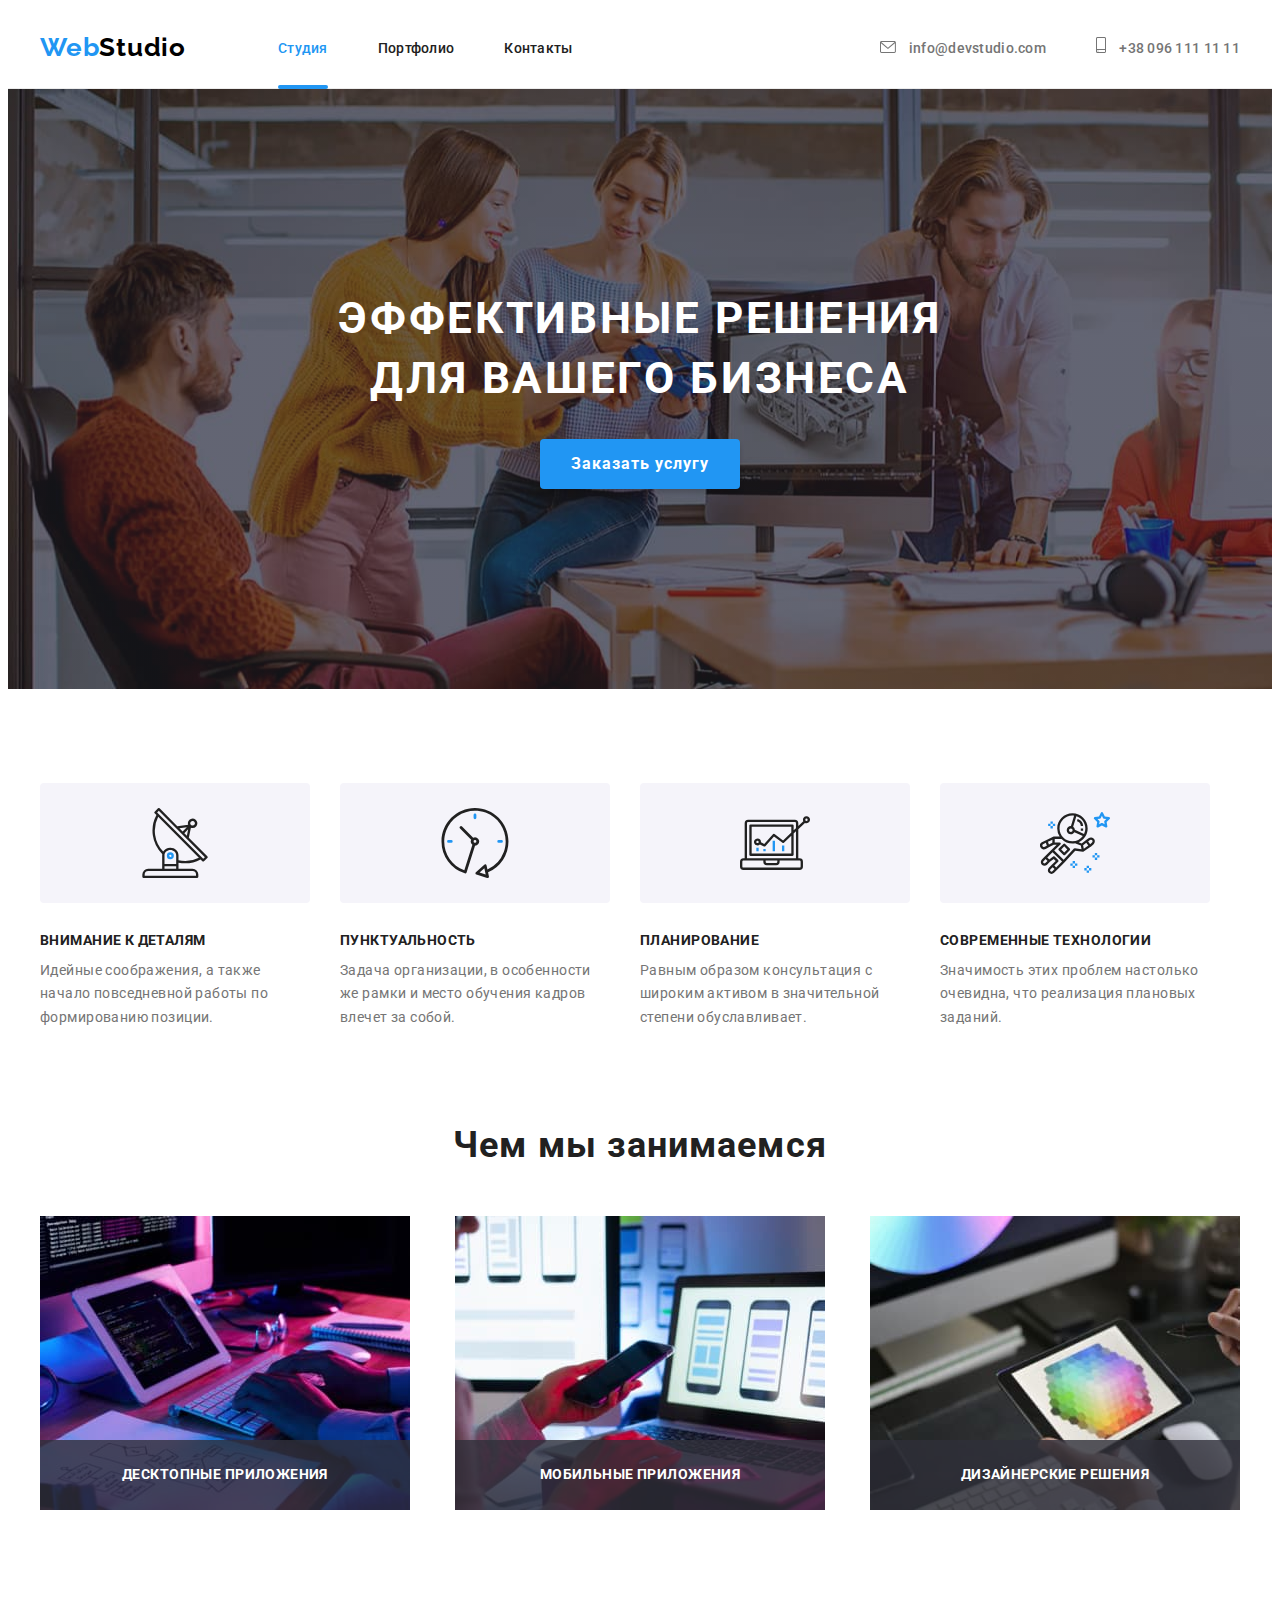
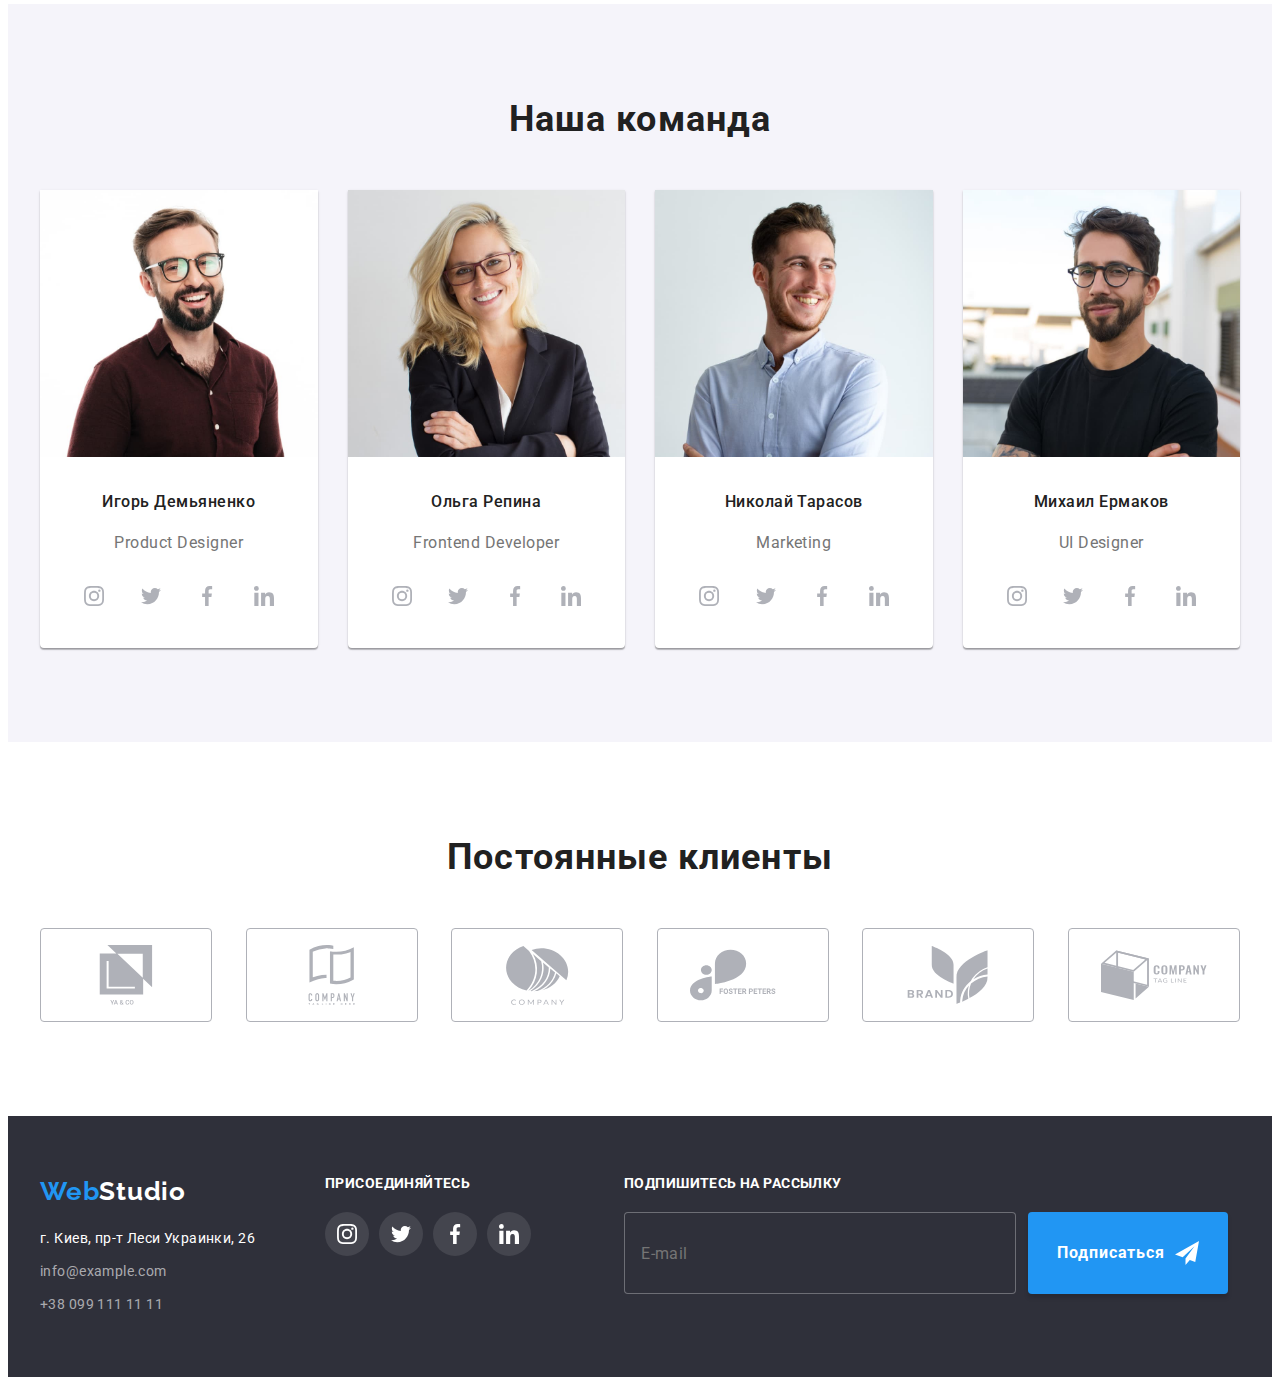
==== index.html @ e329d2fa "finish" ====
<!DOCTYPE html>
<html lang="ru">
  <head>
    <meta charset="UTF-8" />
    <meta http-equiv="X-UA-Compatible" content="IE=edge" />
    <meta name="viewport" content="width=device-width, initial-scale=1.0" />
    <title>WebStudio</title>
    <link rel="preconnect" href="https://fonts.googleapis.com" />
    <link rel="preconnect" href="https://fonts.gstatic.com" crossorigin />
    <link
      href="https://fonts.googleapis.com/css2?family=Raleway:wght@700&family=Roboto:wght@400;500;700;900&display=swap"
      rel="stylesheet"
    />
    <link
      rel="stylesheet"
      href="https://cdnjs.cloudflare.com/ajax/libs/modern-normalize/1.1.0/modern-normalize.min.css"
      integrity="sha512-wpPYUAdjBVSE4KJnH1VR1HeZfpl1ub8YT/NKx4PuQ5NmX2tKuGu6U/JRp5y+Y8XG2tV+wKQpNHVUX03MfMFn9Q=="
      crossorigin="anonymous"
      referrerpolicy="no-referrer"
    />
    <link rel="stylesheet" href="./css/style.css" />
  </head>
  <body>
    <!--шапка-->
    <header class="header">
      <div class="container header-container">
        <nav class="navigation">
          <a class="logo link" href="./index.html"><span class="web-logo">Web</span>Studio </a>

          <ul class="nav-list list">
            <li class="nav-list-item">
              <a class="nav-list-link link current" href="./index.html">Студия</a>
            </li>
            <li class="nav-list-item">
              <a class="nav-list-link link" href="./portfolio.html">Портфолио</a>
            </li>
            <li class="nav-list-item"><a class="nav-list-link link" href="">Контакты</a></li>
          </ul>
        </nav>

        <ul class="header-mail-tel list">
          <li class="header-mail">
            <a class="mail-devstudio link" href="mailto:info@devstudio.com"
              ><svg class="header-mail-icon" width="16" height="12">
                <use href="./imeges/sprite.svg#icon-envelope"></use>
              </svg>
              info@devstudio.com</a
            >
          </li>
          <li class="header-tel">
            <a class="contact-number link" href="tel:+380961111111"
              ><svg class="header-tel-icon" width="10" height="16">
                <use href="./imeges/sprite.svg#icon-smartphone"></use>
              </svg>
              +38 096 111 11 11</a
            >
          </li>
        </ul>
      </div>
    </header>
    <main>
      <!--Первая секция с заголовком-->
      <section class="hero-section section">
        <div class="container hero-btn-wrapper">
          <h1 class="hero">Эффективные решения для вашего бизнеса</h1>
          <button class="btn-order" type="button" data-modal-open>Заказать услугу</button>
        </div>
      </section>
      <!--Особенности-->
      <section class="features-section section">
        <div class="container">
          <h2 class="visually-hidden">преимущества</h2>
          <ul class="features-list list">
            <li class="features-item">
              <div class="features-wrapper-item">
                <svg class="features-icon" width="70" height="70">
                  <use href="./imeges/sprite.svg#icon-antenna-1"></use>
                </svg>
              </div>
              <h3 class="features-title">Внимание к деталям</h3>
              <p class="features-text">
                Идейные соображения, а также начало повседневной работы по формированию позиции.
              </p>
            </li>
            <li class="features-item">
              <div class="features-wrapper-item">
                <svg class="features-icon" width="70" height="70">
                  <use href="./imeges/sprite.svg#icon-clock-1"></use>
                </svg>
              </div>
              <h3 class="features-title">Пунктуальность</h3>
              <p class="features-text">
                Задача организации, в особенности же рамки и место обучения кадров влечет за собой.
              </p>
            </li>
            <li class="features-item">
              <div class="features-wrapper-item">
                <svg class="features-icon" width="70" height="70">
                  <use href="./imeges/sprite.svg#icon-diagram-1"></use>
                </svg>
              </div>
              <h3 class="features-title">Планирование</h3>
              <p class="features-text">
                Равным образом консультация с широким активом в значительной степени обуславливает.
              </p>
            </li>
            <li class="features-item">
              <div class="features-wrapper-item">
                <svg class="features-icon" width="70" height="70">
                  <use href="./imeges/sprite.svg#icon-astronaut-1"></use>
                </svg>
              </div>
              <h3 class="features-title">Современные технологии</h3>
              <p class="features-text">
                Значимость этих проблем настолько очевидна, что реализация плановых заданий.
              </p>
            </li>
          </ul>
        </div>
      </section>
      <!--Чем мы занимаемся-->
      <section class="work-examples-section">
        <div class="container">
          <h2 class="work-examples-title">Чем мы занимаемся</h2>
          <ul class="work-examples-list list">
            <li class="work-examples-item">
              <div class="work-examples-wrapper">
                <img src="./imeges/box-1.jpg" alt="Разработка" width="370" height="294" />
                <p class="work-examples-text">Десктопные приложения</p>
              </div>
            </li>
            <li class="work-examples-item">
              <div class="work-examples-wrapper">
                <img src="./imeges/box-2.jpg" alt="Мобильное приложение" width="370" height="294" />
                <p class="work-examples-text">Мобильные приложения</p>
              </div>
            </li>
            <li class="work-examples-item">
              <div class="work-examples-wrapper">
                <img src="./imeges/box-3.jpg" alt="Результат" width="370" height="294" />
                <p class="work-examples-text">Дизайнерские решения</p>
              </div>
            </li>
          </ul>
        </div>
      </section>
      <!--Команда-->
      <section class="team-section section">
        <div class="container">
          <h2 class="team-title">Наша команда</h2>
          <ul class="team-list list">
            <li class="team-item">
              <img src="./imeges/img.jpg" alt="Игорь Демьяненко" width="270" height="260" />
              <div class="workers-content-wrapper">
                <h3 class="name-member">Игорь Демьяненко</h3>
                <p class="position">Product Designer</p>
                <ul class="social-list list">
                  <li class="social-list-item">
                    <a class="social-list-link" href="">
                      <svg class="social-list-icon" width="20" height="20">
                        <use href="./imeges/sprite.svg#icon-instagram-2"></use>
                      </svg>
                    </a>
                  </li>
                  <li class="social-list-item">
                    <a class="social-list-link" href="">
                      <svg class="social-list-icon" width="20" height="20">
                        <use href="./imeges/sprite.svg#icon-twitter-1"></use>
                      </svg>
                    </a>
                  </li>
                  <li class="social-list-item">
                    <a class="social-list-link" href="">
                      <svg class="social-list-icon" width="20" height="20">
                        <use href="./imeges/sprite.svg#icon-facebook-1"></use>
                      </svg>
                    </a>
                  </li>
                  <li class="social-list-item">
                    <a class="social-list-link" href="">
                      <svg class="social-list-icon" width="20" height="20">
                        <use href="./imeges/sprite.svg#icon-linkedin-1"></use>
                      </svg>
                    </a>
                  </li>
                </ul>
              </div>
            </li>

            <li class="team-item">
              <img src="./imeges/img-1.jpg" alt="Ольга Репина" width="270" height="260" />
              <div class="workers-content-wrapper">
                <h3 class="name-member">Ольга Репина</h3>
                <p class="position">Frontend Developer</p>
                <ul class="social-list list">
                  <li class="social-list-item">
                    <a class="social-list-link" href="">
                      <svg class="social-list-icon" width="20" height="20">
                        <use href="./imeges/sprite.svg#icon-instagram-2"></use>
                      </svg>
                    </a>
                  </li>
                  <li class="social-list-item">
                    <a class="social-list-link" href="">
                      <svg class="social-list-icon" width="20" height="20">
                        <use href="./imeges/sprite.svg#icon-twitter-1"></use>
                      </svg>
                    </a>
                  </li>
                  <li class="social-list-item">
                    <a class="social-list-link" href="">
                      <svg class="social-list-icon" width="20" height="20">
                        <use href="./imeges/sprite.svg#icon-facebook-1"></use>
                      </svg>
                    </a>
                  </li>
                  <li class="social-list-item">
                    <a class="social-list-link" href="">
                      <svg class="social-list-icon" width="20" height="20">
                        <use href="./imeges/sprite.svg#icon-linkedin-1"></use>
                      </svg>
                    </a>
                  </li>
                </ul>
              </div>
            </li>
            <li class="team-item">
              <img src="./imeges/img-2.jpg" alt="Николай Тарасов" width="270" height="260" />
              <div class="workers-content-wrapper">
                <h3 class="name-member">Николай Тарасов</h3>
                <p class="position">Marketing</p>
                <ul class="social-list list">
                  <li class="social-list-item">
                    <a class="social-list-link" href="">
                      <svg class="social-list-icon" width="20" height="20">
                        <use href="./imeges/sprite.svg#icon-instagram-2"></use>
                      </svg>
                    </a>
                  </li>
                  <li class="social-list-item">
                    <a class="social-list-link" href="">
                      <svg class="social-list-icon" width="20" height="20">
                        <use href="./imeges/sprite.svg#icon-twitter-1"></use>
                      </svg>
                    </a>
                  </li>
                  <li class="social-list-item">
                    <a class="social-list-link" href="">
                      <svg class="social-list-icon" width="20" height="20">
                        <use href="./imeges/sprite.svg#icon-facebook-1"></use>
                      </svg>
                    </a>
                  </li>
                  <li class="social-list-item">
                    <a class="social-list-link" href="">
                      <svg class="social-list-icon" width="20" height="20">
                        <use href="./imeges/sprite.svg#icon-linkedin-1"></use>
                      </svg>
                    </a>
                  </li>
                </ul>
              </div>
            </li>
            <li class="team-item">
              <img src="./imeges/img-3.jpg" alt="Михаил Ермаков" width="270" height="260" />
              <div class="workers-content-wrapper">
                <h3 class="name-member">Михаил Ермаков</h3>
                <p class="position">UI Designer</p>
                <ul class="social-list list">
                  <li class="social-list-item">
                    <a class="social-list-link" href="">
                      <svg class="social-list-icon" width="20" height="20">
                        <use href="./imeges/sprite.svg#icon-instagram-2"></use>
                      </svg>
                    </a>
                  </li>
                  <li class="social-list-item">
                    <a class="social-list-link" href="">
                      <svg class="social-list-icon" width="20" height="20">
                        <use href="./imeges/sprite.svg#icon-twitter-1"></use>
                      </svg>
                    </a>
                  </li>
                  <li class="social-list-item">
                    <a class="social-list-link" href="">
                      <svg class="social-list-icon" width="20" height="20">
                        <use href="./imeges/sprite.svg#icon-facebook-1"></use>
                      </svg>
                    </a>
                  </li>
                  <li class="social-list-item">
                    <a class="social-list-link" href="">
                      <svg class="social-list-icon" width="20" height="20">
                        <use href="./imeges/sprite.svg#icon-linkedin-1"></use>
                      </svg>
                    </a>
                  </li>
                </ul>
              </div>
            </li>
          </ul>
        </div>
      </section>
      <!-- Постоянные клиенты -->
      <section class="clients-section section">
        <div class="container">
          <h2 class="clients-title">Постоянные клиенты</h2>
          <ul class="client-list list">
            <li class="client-list-item">
              <a class="client-list-link" href=""
                ><svg class="client-icon" width="106" height="60">
                  <use href="./imeges/sprite.svg#icon-client-1"></use>
                </svg>
              </a>
            </li>
            <li class="client-list-item">
              <a class="client-list-link" href=""
                ><svg class="client-icon" width="106" height="60">
                  <use href="./imeges/sprite.svg#icon-client-2"></use>
                </svg>
              </a>
            </li>
            <li class="client-list-item">
              <a class="client-list-link" href=""
                ><svg class="client-icon" width="106" height="60">
                  <use href="./imeges/sprite.svg#icon-client-3"></use>
                </svg>
              </a>
            </li>
            <li class="client-list-item">
              <a class="client-list-link" href=""
                ><svg class="client-icon" width="106" height="60">
                  <use href="./imeges/sprite.svg#icon-client-4"></use>
                </svg>
              </a>
            </li>
            <li class="client-list-item">
              <a class="client-list-link" href=""
                ><svg class="client-icon" width="106" height="60">
                  <use href="./imeges/sprite.svg#icon-client-5"></use>
                </svg>
              </a>
            </li>
            <li class="client-list-item">
              <a class="client-list-link" href=""
                ><svg class="client-icon" width="106" height="60">
                  <use href="./imeges/sprite.svg#icon-client-6"></use>
                </svg>
              </a>
            </li>
          </ul>
        </div>
      </section>
    </main>
    <!--Footer-->
    <footer class="footer">
      <div class="footer-content-wrapper container">
        <div class="footer-text">
          <a class="footer-logo link" href="./index.html"
            ><span class="web-logo">Web</span>Studio</a
          >
          <address class="footer-address">
            <ul class="footer-list list">
              <li class="footer-item">
                <a
                  class="footer-address link"
                  href="https://goo.gl/maps/ELUftvZESQGnUjL59"
                  target="_blank"
                  >г. Киев, пр-т Леси Украинки, 26</a
                >
              </li>
              <li class="footer-item">
                <a class="footer-mail link" href="mailto:info@devstudio.com">info@example.com</a>
              </li>
              <li class="footer-item">
                <a class="footer-tel link" href="tel:+380991111111">+38 099 111 11 11</a>
              </li>
            </ul>
          </address>
        </div>
        <div class="footer-social">
          <p class="footer-list-title">присоединяйтесь</p>
          <ul class="footer-social-list list">
            <li class="footer-social-item">
              <a class="footer-social-link" href="">
                <svg class="footer-social-icon" width="20" height="20">
                  <use href="./imeges/sprite.svg#icon-instagram-2"></use>
                </svg>
              </a>
            </li>
            <li class="footer-social-item">
              <a class="footer-social-link" href="">
                <svg class="footer-social-icon" width="20" height="20">
                  <use href="./imeges/sprite.svg#icon-twitter-1"></use>
                </svg>
              </a>
            </li>
            <li class="footer-social-item">
              <a class="footer-social-link" href="">
                <svg class="footer-social-icon" width="20" height="20">
                  <use href="./imeges/sprite.svg#icon-facebook-1"></use>
                </svg>
              </a>
            </li>
            <li class="footer-social-item">
              <a class="footer-social-link" href="">
                <svg class="footer-social-icon" width="20" height="20">
                  <use href="./imeges/sprite.svg#icon-linkedin-1"></use>
                </svg>
              </a>
            </li>
          </ul>
        </div>

        <div class="wrapper-footer-form">
          <p class="footer-list-title">Подпишитесь на рассылку</p>
          <form class="form-footer">
            <input class="input-footer" type="email" name="email" id="" placeholder="E-mail" />

            <button class="footer-button" type="submit">
              Подписаться
              <svg class="footer-button-icon" width="24" height="24">
                <use href="./imeges/sprite.svg#icon-icon-send"></use>
              </svg>
            </button>
          </form>
        </div>
      </div>
    </footer>
    <div class="backdrop is-hidden" data-modal>
      <div class="modal">
        <form class="form-modal">
          <b class="modal-title">Оставьте свои данные, мы вам перезвоним</b>
          <div class="form-filed">
            <span class="input-name">Имя</span>
            <label class="label" for="name">
              <input class="input-modal" type="text" name="name" id="name" />
              <svg class="input-icon" width="18" height="18">
                <use href="./imeges/sprite.svg#icon-person"></use>
              </svg>
            </label>
          </div>

          <div class="form-filed">
            <span class="input-name">Телефон </span>
            <label class="label" for="tel">
              <input class="input-modal" type="tel" name="tel" id="tel" />
              <svg class="input-icon" width="18" height="18">
                <use href="./imeges/sprite.svg#icon-phone"></use>
              </svg>
            </label>
          </div>
          <div class="form-filed">
            <span class="input-name">Почта</span>
            <label class="label" for="email">
              <input class="input-modal" type="email" name="email" id="email" />
              <svg class="input-icon" width="18" height="18">
                <use href="./imeges/sprite.svg#icon-email"></use>
              </svg>
            </label>
          </div>

          <div class="form-filed">
            <span class="input-name">Комментарий</span>
            <label class="label">
              <textarea
                class="textarea-modal"
                name="comment"
                cols="30"
                rows="8"
                placeholder="Введите текст"
              ></textarea>
            </label>
          </div>

          <div class="form-filed-argeement">
            <label class="agreement">
              <input class="checkbox" type="checkbox" name="agreement" value="agreement" />
              <span class="checkbox-icon"></span>
              Соглашаюсь с рассылкой и принимаю
              <a class="modal-agreement-link" href=""> Условия договора</a>
            </label>
          </div>

          <button class="btn-modal-submit" type="submit">Отправить</button>
        </form>
        <button class="modal-close" data-modal-close>
          <svg width="18" height="18">
            <use class="modal-close-icon" href="./imeges/sprite.svg#icon-close"></use>
          </svg>
        </button>
      </div>
    </div>
    <script src="./js/modal.js"></script>
  </body>
</html>
---- css/style.css ----
:root {
  --primary-font-family: Roboto, sans-serif;
  --primary-text-color: #212121;
  --secondary-text-color: #757575;
  --primary-text-color-dark-theme: #ffffff;
  --secondary-text-color-dark-theme: rgba(255, 255, 255, 0.6);
  --color-icon-primary: #afb1b8;
  --hover-color: #2196f3;
}
body {
  position: relative;
  max-width: 1600px;
  font-family: var(--primary-font-family);
  color: var(--primary-text-color);
}

h1,
h2,
h3,
h4,
p {
  margin-top: 0;
  margin-bottom: 0;
}

ul {
  margin-top: 0;
  margin-bottom: 0;
  padding-left: 0;
}

img {
  display: block;
  width: 100%;
  height: auto;
}

.list,
.list-btn,
.list-portfolio {
  list-style: none;
}

.link {
  text-decoration: none;
}

.container {
  width: 1200px;
  padding-left: 15px;
  padding-right: 15px;
  margin-left: auto;
  margin-right: auto;
}

.section {
  padding-top: 94px;
  padding-bottom: 94px;
}

.visually-hidden {
  position: absolute;
  width: 1px;
  height: 1px;
  margin: -1px;
  padding: 0;
  overflow: hidden;
  border: 0;
  clip: rect(0 0 0 0);
}

/* ======= HEADER ======= */

.header {
  padding-top: 24px;
  padding-bottom: 25px;
  border-bottom: 1px solid #ececec;
}

.header-container {
  display: flex;
  align-items: center;
  justify-content: space-between;
}

.navigation {
  display: flex;
  align-items: center;
}

.nav-list {
  display: flex;
  align-items: center;
}

.header-mail-tel {
  display: flex;
  align-items: center;
}

.logo {
  margin-right: 92px;
}

.nav-list-item:not(:last-child) {
  margin-right: 50px;
}

.mail-devstudio {
  margin-right: 50px;
}

.web-logo {
  color: #2196f3;
}
.logo {
  font-family: Raleway;
  font-style: normal;
  font-weight: bold;
  font-size: 26px;
  line-height: 1.19;
  letter-spacing: 0.03em;

  color: #000000;
}
.nav-list-link {
  font-family: var(--primary-font-family);
  font-style: normal;
  font-weight: 500;
  font-size: 14px;
  line-height: 1.14;
  letter-spacing: 0.02em;

  color: var(--primary-text-color);
}

.current {
  padding-bottom: 33px;
  position: relative;
  color: var(--hover-color);
}

.current::after {
  content: '';
  position: absolute;
  left: 0;
  bottom: 0;
  display: block;
  width: 100%;
  height: 4px;
  border-radius: 4px;

  background-color: var(--hover-color);
}

.nav-list-link:hover,
.nav-list-link:focus {
  color: var(--hover-color);
}

.mail-devstudio {
  font-family: var(--primary-font-family);
  font-style: normal;
  font-weight: 500;
  font-size: 14px;
  line-height: 1.14px;
  letter-spacing: 0.02em;

  color: var(--secondary-text-color);
}
.mail-devstudio:hover,
.mail-devstudio:focus {
  color: var(--hover-color);
}

.contact-number {
  font-family: var(--primary-font-family);
  font-style: normal;
  font-weight: 500;
  font-size: 14px;
  line-height: 1.14;
  letter-spacing: 0.02em;

  color: var(--secondary-text-color);
}
.contact-number:hover,
.contact-number:focus {
  color: var(--hover-color);
}

.contact-number:hover .header-tel-icon,
.contact-number:focus .header-tel-icon {
  fill: var(--hover-color);
}

.header-mail-icon,
.header-tel-icon {
  fill: #757575;
  margin-right: 10px;
}
.mail-devstudio:hover .header-mail-icon,
.mail-devstudio:focus .header-mail-icon {
  fill: var(--hover-color);
}

/* ======= HEADER END ======= */
/* ======= HERO ======== */
.hero {
  font-family: var(--primary-font-family);
  font-style: normal;
  max-width: 700px;
  font-size: 44px;
  line-height: 1.36;
  text-align: center;
  letter-spacing: 0.06em;
  text-transform: uppercase;
  margin-left: auto;
  margin-right: auto;
  padding-bottom: 30px;

  color: var(--primary-text-color-dark-theme);
}

.btn-modal-submit,
.footer-button,
.btn-order {
  min-width: 200px;
  min-height: 50px;
  border-color: transparent;
  font-family: var(--primary-font-family);
  font-style: normal;
  font-weight: bold;
  font-size: 16px;
  line-height: 1.87;
  display: flex;
  align-items: center;
  justify-content: center;
  letter-spacing: 0.06em;
  background: #2196f3;
  box-shadow: 0px 4px 4px rgba(0, 0, 0, 0.15);
  border-radius: 4px;
  cursor: pointer;
  margin-left: auto;
  margin-right: auto;
  

  color: var(--primary-text-color-dark-theme);
}

.btn-modal-submit:focus,
.btn-modal-submit:hover,
.footer-button:focus,
.footer-button:hover,
.btn-order:hover,
.btn-order:focus {
  background: #188ce8;
  box-shadow: 0px 4px 4px rgba(0, 0, 0, 0.15);
  border-radius: 4px;
}
.hero-section {
  background-image: linear-gradient(rgba(47, 48, 58, 0.4), rgba(47, 48, 58, 0.4)),
    url('../imeges/fon-hero.jpg');
  background-color: #2f303a;
  background-repeat: no-repeat;
  background-size: cover;
  padding: 200px 0px;
}

.backdrop {
  position: fixed;
  top: 0;
  left: 0;
  width: 100%;
  height: 100%;
  background-color: rgba(0, 0, 0, 0.2);
  opacity: 1;
  transition: 250ms cubic-bezier(0.4, 0, 0.2, 1);
}
.backdrop.is-hidden {
  opacity: 0;
  pointer-events: none;
}

.backdrop.is-hidden .modal {
  transform: translate(-50%, -50%) scale(0.9);
}

.modal {
  position: absolute;
  top: 50%;
  left: 50%;

  min-width: 528px;
  min-height: 581px;
  padding: 40px;
  background-color: rgba(255, 255, 255, 1);
  transform: translate(-50%, -50%) scale(1);
  transition: 250ms cubic-bezier(0.4, 0, 0.2, 1);

  border-radius: 4px;
  box-shadow: 0px 2px 1px rgba(0, 0, 0, 0.2), 0px 1px 1px rgba(0, 0, 0, 0.14);
}

.modal-close {
  position: absolute;
  display: flex;
  align-items: center;
  justify-content: center;
  width: 30px;
  height: 30px;
  top: 14px;
  right: 14px;
  padding: 0;
  border: solid 1px rgba(0, 0, 0, 0.1);
  border-radius: 50%;
  cursor: pointer;
  background-color: #ffffff;
}


.modal-title {
  display: block;
  text-align: center;
  font-family: var(--primary-font-family);
  font-style: normal;
  font-weight: bold;
  font-size: 20px;
  line-height: 1.17;
  letter-spacing: 0.03em;
  margin-bottom: 12px;  
  
}

.label {
  display: flex;
  position: relative;
  
  
}

.input-name {
  display: flex;
  margin-bottom: 4px;
  Font-family: var(--primary-font-family);
  Font-style: normal;
  Font-size: 12px;
  Line-height: 1.16;
  Letter-spacing: 0.001em;
  color: var(--secondary-text-color);
}

.textarea-modal {
  display: flex;
  flex-direction: column;
  margin-bottom: 20px;
  width: 100%;
  height: 120px;
  outline: none;
  border-radius: 4px;
  border: solid 1px rgba(33, 33, 33, 0.2);
  padding: 12px 16px;
}

.form-filed input {
 
  display: flex;
  flex-direction: column;
  width: 100%;
  height: 40px;
  outline: none;
  padding-left: 42px;
  margin-bottom: 10px;
  border-radius: 4px;
  border: solid 1px  rgba(33, 33, 33, 0.2);
}

.input-icon {
  position: absolute;
 top: 11px;
  left: 12px;
}

.input-modal:focus + .input-icon {
  fill: var(--hover-color);
}

.textarea-modal:focus,
.input-modal:focus {
border-color: var(--hover-color);
}

.textarea-modal::placeholder {
  Font-family: var(--primary-font-family);
  Font-style: normal;
  Font-size: 12px;
  Line-height: 14px;
  Letter-spacing: 0.001em;
  color: rgba(117, 117, 117, 0.5);
  
}

.form-filed-argeement {
  text-align: center;
  font-family: var(--primary-font-family);
  Font-style: normal;
  Font-size: 14px;
  Line-height: 24px;
  Letter-spacing: 0.03em;
  color: var(--secondary-text-color);
  margin-bottom: 30px;

}

.modal-agreement-link {
  padding-left: 5px;
  color: var(--hover-color) ;
}

.textarea-modal {
  resize: none;
  outline: none;
}

.agreement {
  display: flex;
  align-items: center;
  justify-content: center;
}

.checkbox {
  appearance: none;
  position: absolute;
}

.checkbox:checked + .checkbox-icon {
  
  background-color: #2196F3;
  border-color: #2196F3;
  background-image: url('../imeges/icon-check.svg');
  background-size: contain;
  background-origin: border-box;
  box-shadow: 0px 4px 4px 0px rgba(0, 0, 0, 0.25);

}

.checkbox-icon {  
  
  margin-right: 7px;  
  width: 16px;
  height: 15px;  
  border:  solid 2px #212121;
  border-radius: 4px;
  
}

/* ======= HERO END ======== */
/* ======= FEATURES ======= */
.features-wrapper-item {
  display: flex;
  align-items: center;
  justify-content: center;
  width: 270px;
  height: 120px;
  margin-bottom: 30px;
  background-color: #f5f4fa;
  border-radius: 4px;
}
.features-list {
  display: flex;
  margin-left: -30px;
  margin-top: -30px;
}

.features-item {
  margin-left: 30px;
  margin-top: 30px;
}

.features-title {
  font-family: var(--primary-font-family);
  font-style: normal;
  font-weight: bold;
  font-size: 14px;
  line-height: 1.14;
  letter-spacing: 0.03em;
  text-transform: uppercase;
  margin-bottom: 10px;

  color: var(--primary-text-color);
}
.features-text {
  width: 270px;
  font-family: var(--primary-font-family);
  font-style: normal;
  font-weight: normal;
  font-size: 14px;
  line-height: 1.7;

  letter-spacing: 0.03em;

  color: var(--secondary-text-color);
}
/* ======= FEATURES END ======= */
/* ======= WORK-EXAMEPLS ======= */
.work-examples-list {
  flex-basis: calc((100% - 90px) / 3);
  display: flex;
  justify-content: space-between;
}

.work-examples-section {
  padding-bottom: 94px;
}
.work-examples-title {
  font-family: var(--primary-font-family);
  font-style: normal;
  font-weight: bold;
  font-size: 36px;
  line-height: 1.17;
  text-align: center;
  letter-spacing: 0.03em;
  margin-bottom: 50px;

  color: var(--primary-text-color);
}

.work-examples-wrapper {
  position: relative;
}

/* .work-examples-wrapper::before {
  display: inline-block;
  content: '';
  position: absolute;
  bottom: 0;
  left: 0x;
  width: 100%;
  height: 70px;
  background-color: rgba(47, 48, 58, 0.8);
} */

.work-examples-text {
  display: flex;
  position: absolute;
  font-family: var(--primary-font-family);
  font-style: normal;
  font-weight: bold;
  font-size: 14px;
  line-height: 1.14;
  letter-spacing: 0.03em;
  text-transform: uppercase;
  justify-content: center;
  align-items: center;
  bottom: 0;
  width: 100%;
  min-height: 70px;
  color: var(--primary-text-color-dark-theme);
  background-color: rgba(47, 48, 58, 0.8);
}
/* ======= WORK-EXAMEPLS END ======= */
/* ======= TEAM ======= */
.workers-content-wrapper {
  padding: 30px 32px;
}

.name-member {
  margin-bottom: 10px;
}

.team-list {
  display: flex;
  margin-left: -30px;
  margin-top: -30px;
}

.team-item {
  flex-basis: calc((100% - 120px) / 4);
  margin-left: 30px;
  margin-top: 30px;
  background: #ffffff;
  box-shadow: 0px 1px 3px rgba(0, 0, 0, 0.12), 0px 1px 1px rgba(0, 0, 0, 0.14),
    0px 2px 1px rgba(0, 0, 0, 0.2);
  border-radius: 0px 0px 4px 4px;
}
.team-section {
  background: #f5f4fa;
}
.team-title {
  font-family: var(--primary-font-family);
  font-style: normal;
  font-weight: bold;
  font-size: 36px;
  line-height: 1.17;
  text-align: center;
  letter-spacing: 0.03em;
  margin-bottom: 50px;

  color: var(--primary-text-color);
}
.name-member {
  font-family: var(--primary-font-family);
  font-style: normal;
  font-weight: 500;
  font-size: 16px;
  line-height: 1.9;

  text-align: center;
  letter-spacing: 0.03em;

  color: var(--primary-text-color);
}
.position {
  font-family: var(--primary-font-family);
  font-style: normal;
  font-weight: normal;
  font-size: 16px;
  line-height: 1.9;
  margin-bottom: 16px;

  text-align: center;
  letter-spacing: 0.03em;

  color: var(--secondary-text-color);
}

.social-list {
  display: flex;
  justify-content: space-between;
}

.social-list-link {
  display: flex;
  align-items: center;
  justify-content: center;
  width: 44px;
  height: 44px;
  background-color: #ffffff;
  border-radius: 50%;
}

.social-list-link:hover .social-list-icon,
.social-list-link:focus .social-list-icon {
  fill: #ffffff;
}

.social-list-link:hover,
.social-list-link:focus {
  background-color: var(--hover-color);
}

.social-list-icon {
  width: 20px;
  height: 20px;
  fill: var(--color-icon-primary);
}
/* ======= TEAM END ======= */

/* ======= CLIENTS ======= */
.clients-title {
  font-family: var(--primary-font-family);
  font-style: normal;
  font-weight: bold;
  font-size: 36px;
  line-height: 1.17;
  text-align: center;
  letter-spacing: 0.03em;
  margin-bottom: 50px;

  color: var(--primary-text-color);
}

.client-list {
  display: flex;
  justify-content: space-between;
}

.client-list-link {
  display: flex;
  padding: 16px 32px;
  align-items: center;
  justify-content: center;
  border: 1px solid #afb1b8;
  border-radius: 4px;
}
.client-icon {
  fill: #afb1b8;
}

.client-list-link:hover,
.client-list-link:focus {
  border-color: var(--hover-color);
}

.modal-close:hover,
.modal-close:focus,
.client-list-link:hover .client-icon,
.client-list-link:focus .client-icon {
  fill: var(--hover-color);
}
/* ======= CLIENTS END ======= */
/* ======= FOOTER ======= */
.footer {
  background: #2f303a;
  padding-top: 60px;
  padding-bottom: 60px;
}
.footer-content-wrapper {
  display: flex;
}

.footer-item:not(:last-child) {
  margin-bottom: 9px;
}

.footer-logo {
  display: inline-block;
  font-family: Raleway;
  font-style: normal;
  font-weight: bold;
  font-size: 26px;
  line-height: 1.19;
  letter-spacing: 0.03em;
  margin-bottom: 20px;

  color: var(--primary-text-color-dark-theme);
}
.footer-address {
  font-family: var(--primary-font-family);
  font-style: normal;
  font-weight: normal;
  font-size: 14px;
  line-height: 1.7;
  letter-spacing: 0.03em;

  color: var(--primary-text-color-dark-theme);
}

.footer-mail,
.footer-tel {
  font-family: var(--primary-font-family);
  font-style: normal;
  font-weight: normal;
  font-size: 14px;
  line-height: 1.7;

  letter-spacing: 0.03em;

  color: var(--secondary-text-color-dark-theme);
}
.footer-address:hover,
.footer-address:focus,
.footer-mail:hover,
.footer-mail:focus,
.footer-tel:hover,
.footer-tel:focus {
  color: var(--hover-color);
}

.footer-list-title {
  margin-bottom: 20px;
  font-family: var(--primary-font-family);
  font-style: normal;
  font-weight: bold;
  font-size: 14px;
  line-height: 1.14;
  letter-spacing: 0.03em;
  text-transform: uppercase;
  color: var(--primary-text-color-dark-theme);
  
}

.footer-social-item:not(:last-child) {
  margin-right: 10px;
}
.footer-social {
  margin-left: 70px;
}

.footer-social-list {
  display: flex;
}

.footer-social-link {
  display: flex;
  align-items: center;
  justify-content: center;
  width: 44px;
  height: 44px;
  background-color: rgba(255, 255, 255, 0.1);
  border-radius: 50%;
  color: #ffffff;
}
.footer-social-icon {
  fill: #ffffff;
}

.footer-social-link:hover,
.footer-social-link:focus {
  background-color: var(--hover-color);
}

.footer-social-link:hover .footer-social-icon,
.footer-social-link:focus .footer-social-icon {
  fill: #ffffff;
}

.wrapper-footer-form {
  margin-left: 93px;
  
}

.input-footer {
  margin-right: 12px;
  width: 358px;
  height: 50px;
  padding: 15px 16px;
  font-family: var(--primary-font-family);
  font-style: normal;
  font-weight: normal;
  font-size: 16px;
  line-height: 1.9;
  letter-spacing: 0.03em;
  color: var(--secondary-text-color-dark-theme);
  border: solid 1px rgba(255, 255, 255, 0.3);
  border-radius: 4px;
  background: #2f303a
}

.footer-button-icon {
  fill: #ffffff;
  margin-left: 10px;
}

.form-footer {
  display: flex;
 
}
/* ======= PORTFOLIO ======= */
.portfolio-btn {
  font-family: var(--primary-font-family);
  font-style: normal;
  font-weight: 500;
  font-size: 16px;
  line-height: 1.6;

  text-align: center;
  letter-spacing: 0.03em;

  color: var(--primary-text-color);
  background: #f5f4fa;
  border-radius: 4px;
  cursor: pointer;
}
.portfolio-btn:hover,
.portfolio-btn:focus {
  color: #ffffff;
  background: var(--hover-color);
}
.title-work {
  font-family: var(--primary-font-family);
  font-style: normal;
  font-weight: bold;
  font-size: 18px;
  line-height: 2;

  letter-spacing: 0.06em;

  color: var(--primary-text-color);
}
.description-work {
  font-family: var(--primary-font-family);
  font-style: normal;
  font-weight: normal;
  font-size: 16px;
  line-height: 1.87;

  letter-spacing: 0.03em;

  color: var(--secondary-text-color);
}

.list-btn {
  display: flex;
  justify-content: center;
  margin-bottom: 50px;
}

.list-portfolio {
  display: flex;
  flex-wrap: wrap;
  margin-left: -30px;
  margin-top: -30px;
}

.item-portfolio {
  margin-left: 30px;
  margin-top: 30px;
}
.item-portfolio-link {
  display: inline-block;
}

.item-portfolio-link:hover {
  border: 1px;
  border-color: #eeeeee;
  box-shadow: 0px 4px 4px rgba(0, 0, 0, 0.25);
}

.li-btn:not(:last-child) {
  margin-right: 8px;
}

.portfolio-btn {
  padding: 6px 22px;
  border: transparent;
}
.portfolio-btn:hover,
.portfolio-btn:focus {
  background-color: rgba(0, 0, 0, 0.2) rgba(255, 255, 255, 1);
  box-shadow: 0px 2px 2px rgba(0, 0, 0, 0.12), 0px 1px 2px rgba(0, 0, 0, 0.8),
    0px 3px 1px rgba(0, 0, 0, 0.1);
}

.overlay-wrapper {
  position: relative;
  overflow: hidden;
}

.overlay-wrapper::before {
  display: inline-block;
  content: '';
  position: absolute;
  top: 0;
  left: 0;
  width: 100%;
  height: 100%;
  background-color: rgba(33, 150, 243, 0.9);

  transform: translateY(100%);
  transition: 250ms cubic-bezier(0.4, 0, 0.2, 1);
  opacity: 0;
}

.item-portfolio-link:hover .overlay-wrapper::before,
.item-portfolio-link:hover .overlay-text {
  transform: translateY(0);
  opacity: 1;
}

.overlay-text {
  position: absolute;
  top: 63px;
  left: 26px;
  transform: translateY(100%);
  font-family: Roboto;
  font-size: 18px;
  line-height: 28px;
  max-width: 322px;

  transition: 250ms cubic-bezier(0.4, 0, 0.2, 1);

  opacity: 0;

  color: var(--primary-text-color-dark-theme);
}

.wrapper-text-portfolio {
  padding: 20px 24px;
  border: 1px solid #eeeeee;
}
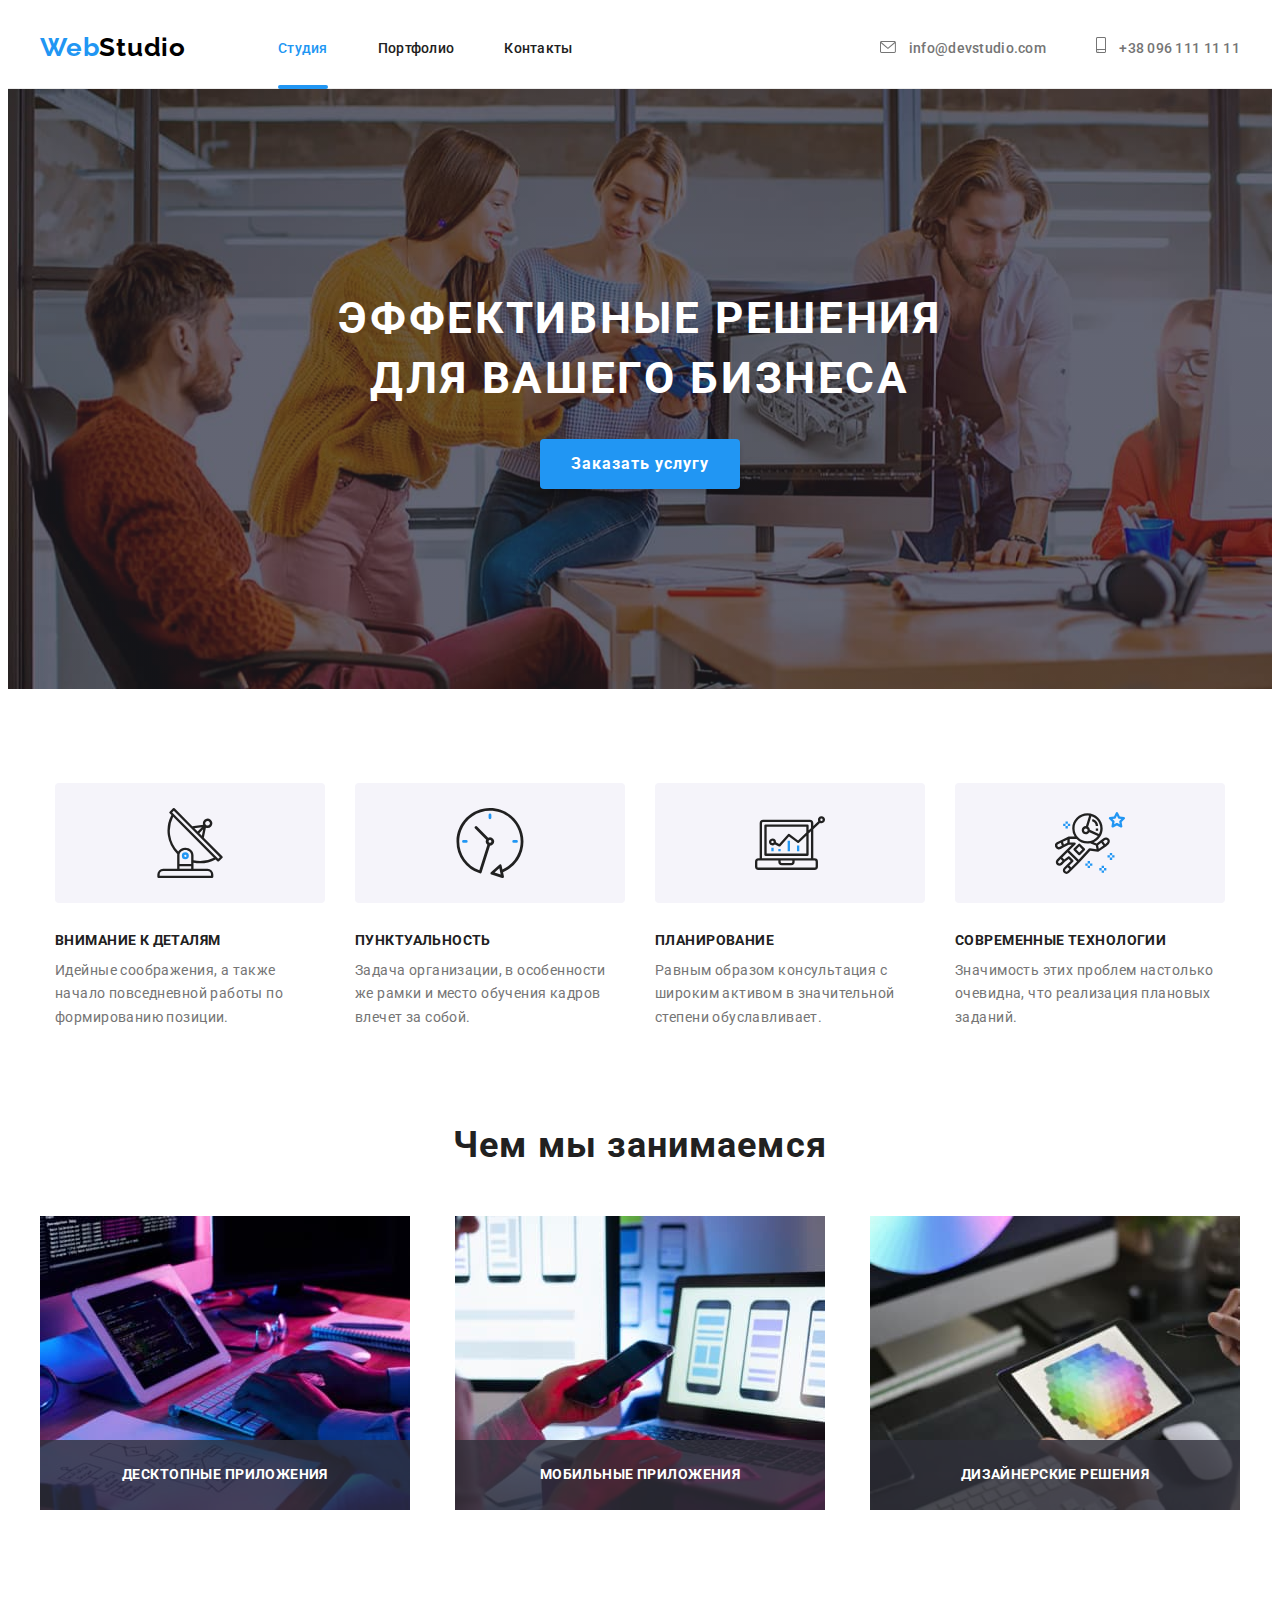
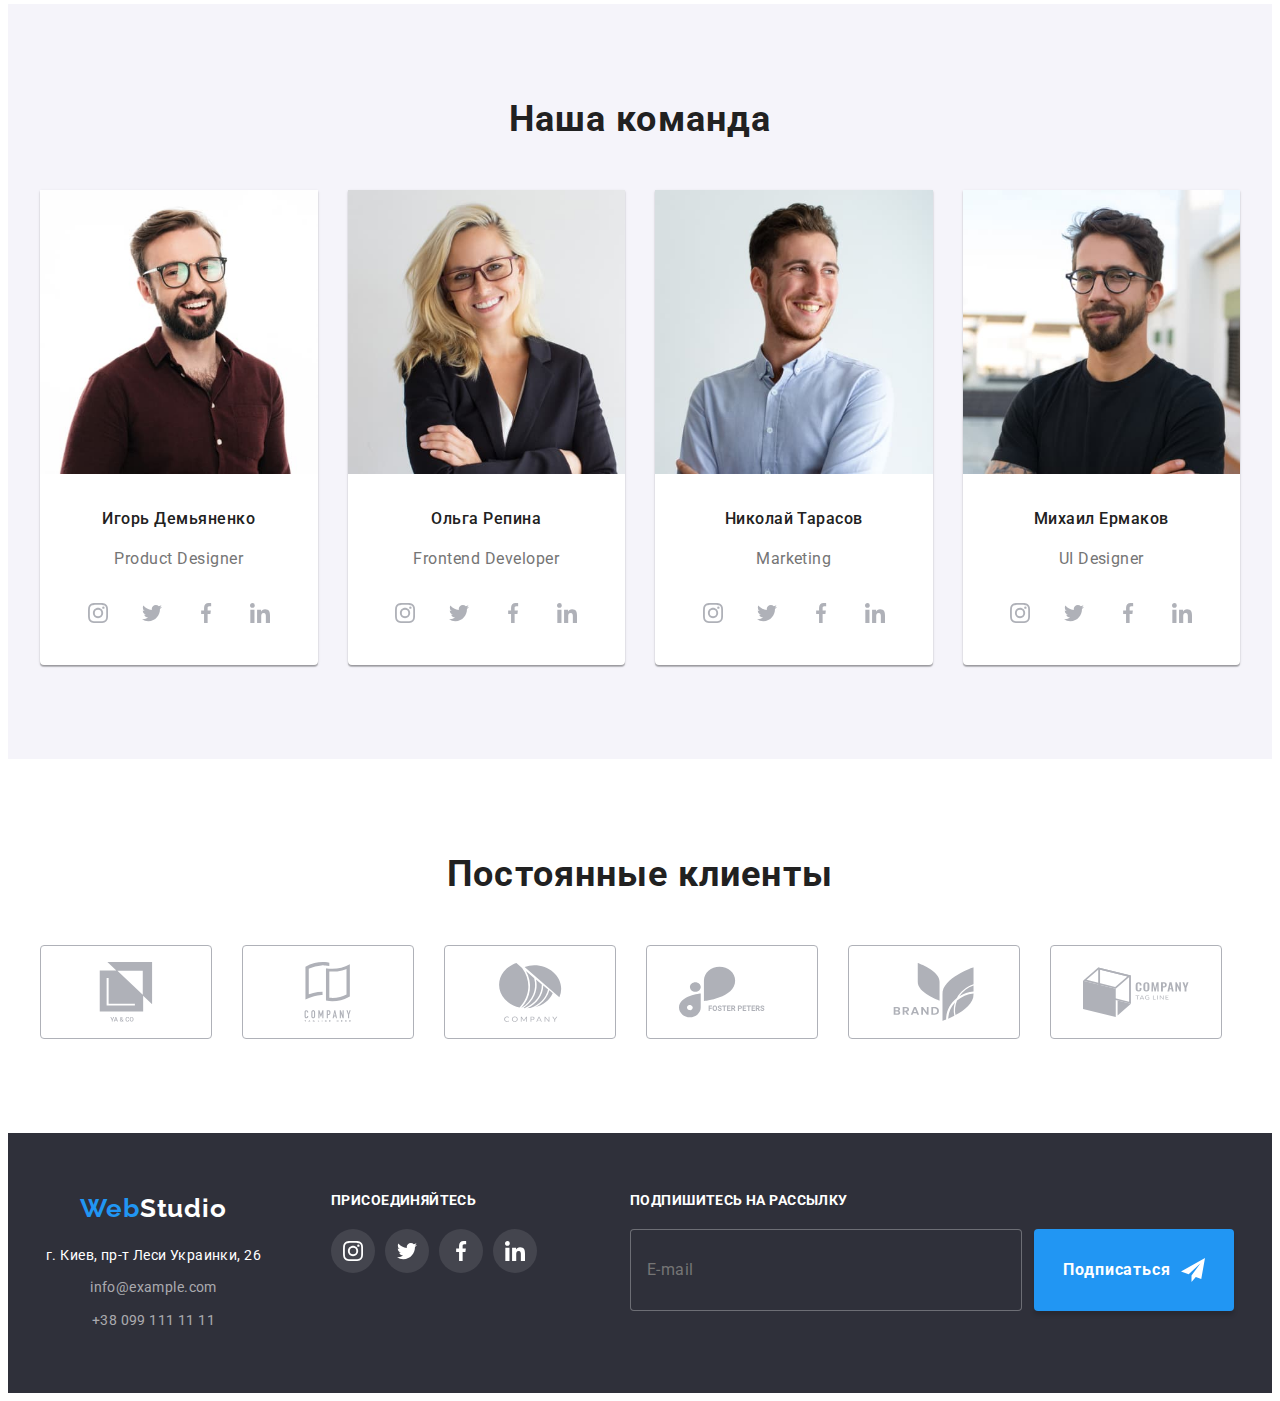
==== commit 55ffb5bc: "finish-hw-8" ====
--- a/index.html
+++ b/index.html
@@ -18,59 +18,84 @@
       crossorigin="anonymous"
       referrerpolicy="no-referrer"
     />
-    <link rel="stylesheet" href="./css/style.css" />
+    <link rel="stylesheet" href="./css/main.min.css" />
   </head>
   <body>
     <!--шапка-->
     <header class="header">
       <div class="container header-container">
         <nav class="navigation">
-          <a class="logo link" href="./index.html"><span class="web-logo">Web</span>Studio </a>
-
-          <ul class="nav-list list">
-            <li class="nav-list-item">
-              <a class="nav-list-link link current" href="./index.html">Студия</a>
-            </li>
-            <li class="nav-list-item">
-              <a class="nav-list-link link" href="./portfolio.html">Портфолио</a>
-            </li>
-            <li class="nav-list-item"><a class="nav-list-link link" href="">Контакты</a></li>
-          </ul>
+          <a class="header_logo logo" href="./index.html"
+            ><span class="web-logo">Web</span>Studio
+          </a>
+
+          <button
+            type="button"
+            class="menu-button"
+            aria-expanded="false"
+            aria-controls="menu-container"
+            data-menu-button
+          >
+            <svg
+              width="40"
+              height="40"
+              class="menu-button__icons"
+              aria-label="Переключатель мобильного меню"
+            >
+              <use class="icon-menu" href="./imeges/sprite2.svg#icon-menu_40px"></use>
+              <use class="icon-cross" href="./imeges/sprite2.svg#icon-close_40px"></use>
+            </svg>
+          </button>
+
+          <div class="menu-container" id="menu-container" data-menu>
+            <div class="menu-container_nav">
+              <ul class="nav-list">
+                <li class="nav-list-item">
+                  <a class="nav-list-link current" href="./index.html">Студия</a>
+                </li>
+                <li class="nav-list-item">
+                  <a class="nav-list-link" href="./portfolio.html">Портфолио</a>
+                </li>
+                <li class="nav-list-item"><a class="nav-list-link" href="">Контакты</a></li>
+              </ul>
+            </div>
+            <div class="menu-container_contacts">
+              <ul class="header-mail-tel">
+                <li class="header-mail">
+                  <a class="mail-devstudio" href="mailto:info@devstudio.com"
+                    ><svg class="header-mail-icon" width="16" height="12">
+                      <use href="./imeges/sprite.svg#icon-envelope"></use>
+                    </svg>
+                    info@devstudio.com</a
+                  >
+                </li>
+                <li class="header-tel">
+                  <a class="contact-number" href="tel:+380961111111"
+                    ><svg class="header-tel-icon" width="10" height="16">
+                      <use href="./imeges/sprite.svg#icon-smartphone"></use>
+                    </svg>
+                    +38 096 111 11 11</a
+                  >
+                </li>
+              </ul>
+            </div>
+          </div>
         </nav>
-
-        <ul class="header-mail-tel list">
-          <li class="header-mail">
-            <a class="mail-devstudio link" href="mailto:info@devstudio.com"
-              ><svg class="header-mail-icon" width="16" height="12">
-                <use href="./imeges/sprite.svg#icon-envelope"></use>
-              </svg>
-              info@devstudio.com</a
-            >
-          </li>
-          <li class="header-tel">
-            <a class="contact-number link" href="tel:+380961111111"
-              ><svg class="header-tel-icon" width="10" height="16">
-                <use href="./imeges/sprite.svg#icon-smartphone"></use>
-              </svg>
-              +38 096 111 11 11</a
-            >
-          </li>
-        </ul>
       </div>
     </header>
     <main>
       <!--Первая секция с заголовком-->
-      <section class="hero-section section">
+      <section class="hero-section">
         <div class="container hero-btn-wrapper">
           <h1 class="hero">Эффективные решения для вашего бизнеса</h1>
           <button class="btn-order" type="button" data-modal-open>Заказать услугу</button>
         </div>
       </section>
       <!--Особенности-->
-      <section class="features-section section">
+      <section class="features-section">
         <div class="container">
           <h2 class="visually-hidden">преимущества</h2>
-          <ul class="features-list list">
+          <ul class="features-list">
             <li class="features-item">
               <div class="features-wrapper-item">
                 <svg class="features-icon" width="70" height="70">
@@ -122,7 +147,7 @@
       <section class="work-examples-section">
         <div class="container">
           <h2 class="work-examples-title">Чем мы занимаемся</h2>
-          <ul class="work-examples-list list">
+          <ul class="work-examples-list">
             <li class="work-examples-item">
               <div class="work-examples-wrapper">
                 <img src="./imeges/box-1.jpg" alt="Разработка" width="370" height="294" />
@@ -145,16 +170,22 @@
         </div>
       </section>
       <!--Команда-->
-      <section class="team-section section">
+      <section class="team-section">
         <div class="container">
           <h2 class="team-title">Наша команда</h2>
-          <ul class="team-list list">
+          <ul class="team-list">
             <li class="team-item">
-              <img src="./imeges/img.jpg" alt="Игорь Демьяненко" width="270" height="260" />
+              <img
+                srcset="./imeges/1(1).jpg 1x, ./imeges/1@2x.jpg 2x"
+                src="./imeges/1(1).jpg"
+                alt="Игорь Демьяненко"
+                width="270"
+                height="260"
+              />
               <div class="workers-content-wrapper">
                 <h3 class="name-member">Игорь Демьяненко</h3>
                 <p class="position">Product Designer</p>
-                <ul class="social-list list">
+                <ul class="social-list">
                   <li class="social-list-item">
                     <a class="social-list-link" href="">
                       <svg class="social-list-icon" width="20" height="20">
@@ -188,11 +219,17 @@
             </li>
 
             <li class="team-item">
-              <img src="./imeges/img-1.jpg" alt="Ольга Репина" width="270" height="260" />
+              <img
+                srcset="./imeges/girl.jpg 1x, ./imeges/girl@2x.jpg 2x"
+                src="./imeges/girl.jpg"
+                alt="Ольга Репина"
+                width="270"
+                height="260"
+              />
               <div class="workers-content-wrapper">
                 <h3 class="name-member">Ольга Репина</h3>
                 <p class="position">Frontend Developer</p>
-                <ul class="social-list list">
+                <ul class="social-list">
                   <li class="social-list-item">
                     <a class="social-list-link" href="">
                       <svg class="social-list-icon" width="20" height="20">
@@ -225,11 +262,17 @@
               </div>
             </li>
             <li class="team-item">
-              <img src="./imeges/img-2.jpg" alt="Николай Тарасов" width="270" height="260" />
+              <img
+                srcset="./imeges/3.jpg 1x, ./imeges/3@2x.jpg 2x"
+                src="./imeges/3.jpg"
+                alt="Николай Тарасов"
+                width="270"
+                height="260"
+              />
               <div class="workers-content-wrapper">
                 <h3 class="name-member">Николай Тарасов</h3>
                 <p class="position">Marketing</p>
-                <ul class="social-list list">
+                <ul class="social-list">
                   <li class="social-list-item">
                     <a class="social-list-link" href="">
                       <svg class="social-list-icon" width="20" height="20">
@@ -262,11 +305,17 @@
               </div>
             </li>
             <li class="team-item">
-              <img src="./imeges/img-3.jpg" alt="Михаил Ермаков" width="270" height="260" />
+              <img
+                srcset="./imeges/4.jpg 1x, ./imeges/4@2x.jpg 2x"
+                src="./imeges/4.jpg"
+                alt="Михаил Ермаков"
+                width="270"
+                height="260"
+              />
               <div class="workers-content-wrapper">
                 <h3 class="name-member">Михаил Ермаков</h3>
                 <p class="position">UI Designer</p>
-                <ul class="social-list list">
+                <ul class="social-list">
                   <li class="social-list-item">
                     <a class="social-list-link" href="">
                       <svg class="social-list-icon" width="20" height="20">
@@ -302,10 +351,10 @@
         </div>
       </section>
       <!-- Постоянные клиенты -->
-      <section class="clients-section section">
+      <section class="clients-section">
         <div class="container">
           <h2 class="clients-title">Постоянные клиенты</h2>
-          <ul class="client-list list">
+          <ul class="client-list">
             <li class="client-list-item">
               <a class="client-list-link" href=""
                 ><svg class="client-icon" width="106" height="60">
@@ -356,31 +405,31 @@
     <footer class="footer">
       <div class="footer-content-wrapper container">
         <div class="footer-text">
-          <a class="footer-logo link" href="./index.html"
+          <a class="footer_logo logo" href="./index.html"
             ><span class="web-logo">Web</span>Studio</a
           >
           <address class="footer-address">
-            <ul class="footer-list list">
+            <ul class="footer-list">
               <li class="footer-item">
                 <a
-                  class="footer-address link"
+                  class="footer-address"
                   href="https://goo.gl/maps/ELUftvZESQGnUjL59"
                   target="_blank"
                   >г. Киев, пр-т Леси Украинки, 26</a
                 >
               </li>
               <li class="footer-item">
-                <a class="footer-mail link" href="mailto:info@devstudio.com">info@example.com</a>
+                <a class="footer-mail" href="mailto:info@devstudio.com">info@example.com</a>
               </li>
               <li class="footer-item">
-                <a class="footer-tel link" href="tel:+380991111111">+38 099 111 11 11</a>
+                <a class="footer-tel" href="tel:+380991111111">+38 099 111 11 11</a>
               </li>
             </ul>
           </address>
         </div>
         <div class="footer-social">
           <p class="footer-list-title">присоединяйтесь</p>
-          <ul class="footer-social-list list">
+          <ul class="footer-social-list">
             <li class="footer-social-item">
               <a class="footer-social-link" href="">
                 <svg class="footer-social-icon" width="20" height="20">
@@ -415,7 +464,7 @@
         <div class="wrapper-footer-form">
           <p class="footer-list-title">Подпишитесь на рассылку</p>
           <form class="form-footer">
-            <input class="input-footer" type="email" name="email" id="" placeholder="E-mail" />
+            <input class="input-footer" type="email" name="email" placeholder="E-mail" />
 
             <button class="footer-button" type="submit">
               Подписаться
@@ -427,6 +476,7 @@
         </div>
       </div>
     </footer>
+    <!-- Модалка с бэкдропом  -->
     <div class="backdrop is-hidden" data-modal>
       <div class="modal">
         <form class="form-modal">
@@ -477,9 +527,9 @@
             <label class="agreement">
               <input class="checkbox" type="checkbox" name="agreement" value="agreement" />
               <span class="checkbox-icon"></span>
-              Соглашаюсь с рассылкой и принимаю
-              <a class="modal-agreement-link" href=""> Условия договора</a>
-            </label>
+              Соглашаюсь с рассылкой и принимаю</label
+            >
+            <a class="modal-agreement-link" href=""> Условия договора</a>
           </div>
 
           <button class="btn-modal-submit" type="submit">Отправить</button>
--- a/css/main.min.css
+++ b/css/main.min.css
@@ -0,0 +1,2 @@
+.header-mail-tel,.nav-list,.features-list,.work-examples-list,.team-list,.social-list,.client-list,.footer-list,.footer-social-list{list-style:none}.header_logo,.footer_logo,.nav-list-link,.contact-number,.mail-devstudio,.footer-address,.footer-mail,.footer-tel{text-decoration:none}.team-section,.clients-section{padding-top:94px;padding-bottom:94px}body{position:relative;max-width:1600px;font-family:Roboto,sans-serif;color:#212121}h1,h2,h3,h4,p{margin-top:0;margin-bottom:0}ul{margin-top:0;margin-bottom:0;padding-left:0}img{display:block;width:100%;height:auto}.container{padding-left:15px;padding-right:15px;margin-left:auto;margin-right:auto}@media screen and (min-width: 480px){.container{width:480px}}@media screen and (min-width: 768px){.container{width:768px}}@media screen and (min-width: 1200px){.container{width:1200px}}.visually-hidden{position:absolute;width:1px;height:1px;margin:-1px;padding:0;overflow:hidden;border:0;clip:rect(0 0 0 0)}.logo{font-family:Raleway;font-style:normal;font-weight:bold;font-size:26px;line-height:1.19;letter-spacing:0.03em;color:#000000}.header_logo{margin-right:88px}@media screen and (min-width: 1200px){.header_logo{margin-right:92px}}.footer_logo{display:inline-block;margin-bottom:20px;color:#fff}.web-logo{color:#2196f3}.header{position:relative;padding-top:21px;padding-bottom:21px;border-bottom:1px solid #ececec}@media screen and (min-width: 1200px){.header{padding-top:24px;padding-bottom:25px}}.navigation{display:-webkit-box;display:-ms-flexbox;display:flex;-webkit-box-align:center;-ms-flex-align:center;align-items:center;-webkit-box-pack:justify;-ms-flex-pack:justify;justify-content:space-between}@media screen and (min-width: 768px){.nav-list{display:-webkit-box;display:-ms-flexbox;display:flex;-webkit-box-align:center;-ms-flex-align:center;align-items:center;-webkit-box-pack:center;-ms-flex-pack:center;justify-content:center}}.header-mail-tel{display:block}@media screen and (min-width: 1200px){.header-mail-tel{display:-webkit-box;display:-ms-flexbox;display:flex;-webkit-box-align:center;-ms-flex-align:center;align-items:center;-webkit-box-pack:center;-ms-flex-pack:center;justify-content:center}}@media screen and (max-width: 767px){.nav-list-item:not(:last-child){margin-bottom:32px}}@media screen and (min-width: 768px){.nav-list-item:not(:last-child){margin-right:50px}}.nav-list-link{font-family:Roboto,sans-serif;font-size:24px;font-style:normal;font-weight:500;line-height:1.14;letter-spacing:0.02em;color:#212121}@media screen and (min-width: 768px){.nav-list-link{font-size:14px}}.menu-button{display:-webkit-inline-box;display:-ms-inline-flexbox;display:inline-flex;margin:0;padding:0;border:0;background-color:transparent}@media screen and (min-width: 768px){.menu-button{display:none}}.menu-button__icons:hover,.menu-button__icons:focus{fill:#2196f3}.menu-button.is-open .icon-cross{display:block}.menu-button.is-open .icon-menu,.menu-button .icon-cross{display:none}@media screen and (max-width: 767px){.menu-container{display:none;text-align:center;position:absolute;top:100%;left:0;width:100%;padding:48px 40px;background-color:#ffffff;z-index:2}.menu-container.is-open{display:block}}@media screen and (min-width: 768px){.menu-container{width:1200px;display:-webkit-box;display:-ms-flexbox;display:flex;-webkit-box-align:center;-ms-flex-align:center;align-items:center;-webkit-box-pack:justify;-ms-flex-pack:justify;justify-content:space-between}}@media screen and (max-width: 767px){.menu-container_nav{margin-bottom:60px}}.current{padding-bottom:10px;position:relative;color:#2196f3}@media screen and (min-width: 768px){.current{padding-bottom:33px}}.current::after{content:'';position:absolute;left:0;bottom:0;display:block;width:100%;height:4px;border-radius:4px;background-color:#2196f3}.nav-list-link:hover,.nav-list-link:focus{color:#2196f3}@media screen and (max-width: 767px){.header-mail{margin-bottom:32px}}@media screen and (min-width: 768px) and (max-width: 1200px){.header-mail{margin-bottom:10px}}@media screen and (min-width: 1200px){.mail-devstudio{margin-right:50px}}.contact-number,.mail-devstudio{font-family:Roboto,sans-serif;font-style:normal;font-weight:500;font-size:24px;line-height:1.14px;letter-spacing:0.02em;color:#757575}@media screen and (min-width: 768px){.contact-number,.mail-devstudio{font-size:14px}}.mail-devstudio:hover,.mail-devstudio:focus,.contact-number:hover,.contact-number:focus{color:#2196f3}.contact-number:hover .header-tel-icon,.contact-number:focus .header-tel-icon{fill:#2196f3}.header-mail-icon,.header-tel-icon{fill:#757575;margin-right:10px}.mail-devstudio:hover .header-mail-icon,.mail-devstudio:focus .header-mail-icon{fill:#2196f3}.hero-section{display:-webkit-box;display:-ms-flexbox;display:flex;-webkit-box-align:center;-ms-flex-align:center;align-items:center;-webkit-box-pack:center;-ms-flex-pack:center;justify-content:center;max-width:1600px;background-image:-webkit-gradient(linear, left top, left bottom, from(rgba(47,48,58,0.4)), to(rgba(47,48,58,0.4))),url("/imeges/hero-mobale.jpg");background-image:linear-gradient(rgba(47,48,58,0.4), rgba(47,48,58,0.4)),url("/imeges/hero-mobale.jpg");background-color:#2f303a;background-repeat:no-repeat;background-size:cover;padding:118px 0px}@media (-webkit-min-device-pixel-ratio: 2), (min-resolution: 2dppx){.hero-section{background-image:-webkit-gradient(linear, left top, left bottom, from(rgba(47,48,58,0.4)), to(rgba(47,48,58,0.4))),url("/imeges/hero-mobale2x.jpg");background-image:linear-gradient(rgba(47,48,58,0.4), rgba(47,48,58,0.4)),url("/imeges/hero-mobale2x.jpg")}}@media (min-width: 567px){.hero-section{background-image:-webkit-gradient(linear, left top, left bottom, from(rgba(47,48,58,0.4)), to(rgba(47,48,58,0.4))),url("/imeges/hero-tablet.jpg");background-image:linear-gradient(rgba(47,48,58,0.4), rgba(47,48,58,0.4)),url("/imeges/hero-tablet.jpg")}}@media (min-width: 567px) and (-webkit-min-device-pixel-ratio: 2), (min-width: 567px) and (min-resolution: 2dppx){.hero-section{background-image:-webkit-gradient(linear, left top, left bottom, from(rgba(47,48,58,0.4)), to(rgba(47,48,58,0.4))),url("/imeges/hero-tablet2x.jpg");background-image:linear-gradient(rgba(47,48,58,0.4), rgba(47,48,58,0.4)),url("/imeges/hero-tablet2x.jpg")}}@media (min-width: 960px){.hero-section{background-image:-webkit-gradient(linear, left top, left bottom, from(rgba(47,48,58,0.4)), to(rgba(47,48,58,0.4))),url("/imeges/hero-desktop.jpg");background-image:linear-gradient(rgba(47,48,58,0.4), rgba(47,48,58,0.4)),url("/imeges/hero-desktop.jpg")}}@media (min-width: 960px) and (-webkit-min-device-pixel-ratio: 2), (min-width: 960px) and (min-resolution: 2dppx){.hero-section{background-image:-webkit-gradient(linear, left top, left bottom, from(rgba(47,48,58,0.4)), to(rgba(47,48,58,0.4))),url("/imeges/hero-desktop2x.jpg");background-image:linear-gradient(rgba(47,48,58,0.4), rgba(47,48,58,0.4)),url("/imeges/hero-desktop2x.jpg")}}.hero{font-family:var(--primary-font-family);font-style:normal;max-width:360px;font-size:26px;line-height:1.36;text-align:center;letter-spacing:0.06em;text-transform:uppercase;margin-left:auto;margin-right:auto;padding-bottom:30px;color:#fff}@media screen and (min-width: 1200px){.hero-section{padding:200px 0px}.hero{max-width:700px;font-size:44px}}.btn-modal-submit,.footer-button,.btn-order{min-width:200px;min-height:50px;border-color:transparent;font-family:Roboto,sans-serif;font-style:normal;font-weight:bold;font-size:16px;line-height:1.87;display:-webkit-box;display:-ms-flexbox;display:flex;-webkit-box-align:center;-ms-flex-align:center;align-items:center;-webkit-box-pack:center;-ms-flex-pack:center;justify-content:center;letter-spacing:0.06em;background:#2196f3;-webkit-box-shadow:0px 4px 4px rgba(0,0,0,0.15);box-shadow:0px 4px 4px rgba(0,0,0,0.15);border-radius:4px;cursor:pointer;margin-left:auto;margin-right:auto;color:#fff}.btn-modal-submit:focus,.btn-modal-submit:hover,.footer-button:focus,.footer-button:hover,.btn-order:hover,.btn-order:focus{background:#188ce8;-webkit-box-shadow:0px 4px 4px rgba(0,0,0,0.15);box-shadow:0px 4px 4px rgba(0,0,0,0.15);border-radius:4px}.portfolio-btn{font-family:Roboto,sans-serif;font-style:normal;font-weight:500;font-size:16px;line-height:1.6;text-align:center;letter-spacing:0.03em;color:#212121;background:#f5f4fa;border-radius:4px;cursor:pointer}.portfolio-btn:hover,.portfolio-btn:focus{color:#ffffff;background:#2196f3}.backdrop{position:fixed;top:0;left:0;width:100%;height:100%;background-color:rgba(0,0,0,0.2);opacity:1;-webkit-transition:250ms cubic-bezier(0.4, 0, 0.2, 1);transition:250ms cubic-bezier(0.4, 0, 0.2, 1);padding:93px 15px;overflow-y:scroll}.backdrop.is-hidden{opacity:0;pointer-events:none}@media screen and (min-width: 768px){.backdrop.is-hidden .modal{-webkit-transform:translate(-50%, -50%) scale(0.9);transform:translate(-50%, -50%) scale(0.9)}}.modal{position:relative;padding:40px;background-color:#fff;border-radius:4px;-webkit-box-shadow:0px 2px 1px rgba(0,0,0,0.2),0px 1px 1px rgba(0,0,0,0.14);box-shadow:0px 2px 1px rgba(0,0,0,0.2),0px 1px 1px rgba(0,0,0,0.14)}@media screen and (min-width: 480px){.modal{width:450px;height:609px}}@media screen and (max-width: 768px){.modal{margin-left:auto;margin-right:auto}}@media screen and (min-width: 768px){.modal{position:absolute;top:50%;left:50%;-webkit-transform:translate(-50%, -50%) scale(1);transform:translate(-50%, -50%) scale(1);-webkit-transition:250ms cubic-bezier(0.4, 0, 0.2, 1);transition:250ms cubic-bezier(0.4, 0, 0.2, 1)}}@media screen and (min-width: 1200px){.modal{min-width:528px;min-height:581px}}.modal-close{position:absolute;display:-webkit-box;display:-ms-flexbox;display:flex;-webkit-box-align:center;-ms-flex-align:center;align-items:center;-webkit-box-pack:center;-ms-flex-pack:center;justify-content:center;width:30px;height:30px;top:8px;right:8px;padding:0;border:solid 1px rgba(0,0,0,0.1);border-radius:50%;cursor:pointer;background-color:#ffffff}.modal-title{display:block;text-align:center;font-family:Roboto,sans-serif;font-style:normal;font-weight:bold;font-size:20px;line-height:1.17;letter-spacing:0.03em;margin-bottom:12px}.label{display:-webkit-box;display:-ms-flexbox;display:flex;position:relative}.input-name{display:-webkit-box;display:-ms-flexbox;display:flex;margin-bottom:4px;font-family:Roboto,sans-serif;font-style:normal;font-size:12px;line-height:1.16;letter-spacing:0.001em;color:#757575}.textarea-modal{display:-webkit-box;display:-ms-flexbox;display:flex;-webkit-box-orient:vertical;-webkit-box-direction:normal;-ms-flex-direction:column;flex-direction:column;margin-bottom:20px;width:100%;height:120px;outline:none;border-radius:4px;border:solid 1px rgba(33,33,33,0.2);padding:12px 16px}.form-filed input{display:-webkit-box;display:-ms-flexbox;display:flex;-webkit-box-orient:vertical;-webkit-box-direction:normal;-ms-flex-direction:column;flex-direction:column;width:100%;height:40px;outline:none;padding-left:42px;margin-bottom:10px;border-radius:4px;border:solid 1px rgba(33,33,33,0.2)}.input-icon{position:absolute;top:11px;left:12px}.modal-close:hover,.modal-close:focus,.input-modal:focus+.input-icon{fill:#2196f3}.textarea-modal:focus,.input-modal:focus{border-color:#2196f3}.textarea-modal::-webkit-input-placeholder{Font-family:Roboto,sans-serif;Font-style:normal;Font-size:12px;Line-height:14px;Letter-spacing:0.001em;color:rgba(117,117,117,0.5)}.textarea-modal:-ms-input-placeholder{Font-family:Roboto,sans-serif;Font-style:normal;Font-size:12px;Line-height:14px;Letter-spacing:0.001em;color:rgba(117,117,117,0.5)}.textarea-modal::-ms-input-placeholder{Font-family:Roboto,sans-serif;Font-style:normal;Font-size:12px;Line-height:14px;Letter-spacing:0.001em;color:rgba(117,117,117,0.5)}.textarea-modal::placeholder{Font-family:Roboto,sans-serif;Font-style:normal;Font-size:12px;Line-height:14px;Letter-spacing:0.001em;color:rgba(117,117,117,0.5)}.form-filed-argeement{display:-webkit-box;display:-ms-flexbox;display:flex;-webkit-box-align:center;-ms-flex-align:center;align-items:center;-webkit-box-pack:center;-ms-flex-pack:center;justify-content:center;font-family:Roboto,sans-serif;Font-style:normal;Font-size:12px;Line-height:1.71;Letter-spacing:0.03em;color:#757575;margin-bottom:30px}@media screen and (min-width: 1200px){.form-filed-argeement{Font-size:14px}}.modal-agreement-link{padding-left:5px;color:#2196f3}.textarea-modal{resize:none;outline:none}.agreement{display:-webkit-box;display:-ms-flexbox;display:flex;-webkit-box-align:center;-ms-flex-align:center;align-items:center;-webkit-box-pack:center;-ms-flex-pack:center;justify-content:center}.checkbox{-webkit-appearance:none;-moz-appearance:none;appearance:none;position:absolute}.checkbox:checked+.checkbox-icon{background-color:#2196F3;border-color:#2196F3;background-image:url("../imeges/icon-check.svg");background-size:contain;background-origin:border-box;-webkit-box-shadow:0px 4px 4px 0px rgba(0,0,0,0.25);box-shadow:0px 4px 4px 0px rgba(0,0,0,0.25)}.checkbox-icon{margin-right:7px;width:16px;height:15px;border:solid 2px #212121;border-radius:4px}.features-section{padding:60px 0px}@media screen and (min-width: 1200px){.features-section{padding:94px 0px}}.features-item{max-width:450px;margin-bottom:30px}@media screen and (min-width: 768px){.features-item{width:354px;margin-left:30px}}@media screen and (min-width: 1200px){.features-item{width:270px}}.features-wrapper-item{display:-webkit-box;display:-ms-flexbox;display:flex;-webkit-box-align:center;-ms-flex-align:center;align-items:center;-webkit-box-pack:center;-ms-flex-pack:center;justify-content:center;height:120px;margin-bottom:30px;background-color:#f5f4fa;border-radius:4px}.features-list{margin-bottom:-30px}@media screen and (min-width: 768px){.features-list{margin-left:-30px;display:-webkit-box;display:-ms-flexbox;display:flex;-webkit-box-pack:center;-ms-flex-pack:center;justify-content:center;-ms-flex-wrap:wrap;flex-wrap:wrap}}.features-title{text-align:center;font-family:Roboto,sans-serif;font-style:normal;font-weight:bold;font-size:14px;line-height:1.14;letter-spacing:0.03em;text-transform:uppercase;margin-bottom:10px;color:#212121}@media screen and (min-width: 768px){.features-title{text-align:left}}.features-text{font-family:Roboto,sans-serif;font-style:normal;font-weight:normal;font-size:14px;line-height:1.7;letter-spacing:0.03em;color:#757575}@media (max-width: 1199px){.work-examples-section{display:none}}.work-examples-list{-ms-flex-preferred-size:calc((100% - 90px) / 3);flex-basis:calc((100% - 90px) / 3);display:-webkit-box;display:-ms-flexbox;display:flex;-webkit-box-pack:justify;-ms-flex-pack:justify;justify-content:space-between}.work-examples-section{padding-bottom:94px}.work-examples-title{font-family:Roboto,sans-serif;font-style:normal;font-weight:bold;font-size:36px;line-height:1.17;text-align:center;letter-spacing:0.03em;margin-bottom:50px;color:#212121}.work-examples-wrapper{position:relative}.work-examples-text{display:-webkit-box;display:-ms-flexbox;display:flex;-webkit-box-align:center;-ms-flex-align:center;align-items:center;-webkit-box-pack:center;-ms-flex-pack:center;justify-content:center;position:absolute;font-family:Roboto,sans-serif;font-style:normal;font-weight:bold;font-size:14px;line-height:1.14;letter-spacing:0.03em;text-transform:uppercase;bottom:0;width:100%;min-height:70px;color:#fff;background-color:rgba(47,48,58,0.8)}.workers-content-wrapper{padding:30px 32px}.name-member{margin-bottom:10px}.team-list{margin-left:-30px;margin-bottom:-30px}@media screen and (min-width: 768px){.team-list{display:-webkit-box;display:-ms-flexbox;display:flex;-ms-flex-wrap:wrap;flex-wrap:wrap}}.team-item{-ms-flex-preferred-size:calc((100% - 60px) / 2);flex-basis:calc((100% - 60px) / 2);margin-left:30px;margin-bottom:30px;background:#ffffff;-webkit-box-shadow:0px 1px 3px rgba(0,0,0,0.12),0px 1px 1px rgba(0,0,0,0.14),0px 2px 1px rgba(0,0,0,0.2);box-shadow:0px 1px 3px rgba(0,0,0,0.12),0px 1px 1px rgba(0,0,0,0.14),0px 2px 1px rgba(0,0,0,0.2);border-radius:0px 0px 4px 4px}@media screen and (min-width: 1200px){.team-item{-ms-flex-preferred-size:calc((100% - 120px) / 4);flex-basis:calc((100% - 120px) / 4)}}.team-section{background:#f5f4fa}@media screen and (max-width: 1199px){.team-section{padding-top:60px;padding-bottom:60px}}.team-title{font-family:Roboto,sans-serif;font-style:normal;font-weight:bold;font-size:36px;line-height:1.17;text-align:center;letter-spacing:0.03em;margin-bottom:30px;color:#212121}@media screen and (min-width: 1200px){.team-title{margin-bottom:50px}}.name-member{font-family:Roboto,sans-serif;font-style:normal;font-weight:500;font-size:16px;line-height:1.9;text-align:center;letter-spacing:0.03em;color:#212121}.position{font-family:Roboto,sans-serif;font-style:normal;font-weight:normal;font-size:16px;line-height:1.9;margin-bottom:16px;text-align:center;letter-spacing:0.03em;color:#757575}.social-list{display:-webkit-box;display:-ms-flexbox;display:flex;-webkit-box-align:center;-ms-flex-align:center;align-items:center;-webkit-box-pack:center;-ms-flex-pack:center;justify-content:center;margin-right:-10px}.social-list-item{margin-right:10px}.social-list-link{display:-webkit-box;display:-ms-flexbox;display:flex;-webkit-box-align:center;-ms-flex-align:center;align-items:center;-webkit-box-pack:center;-ms-flex-pack:center;justify-content:center;width:44px;height:44px;background-color:#ffffff;border-radius:50%}.social-list-link:hover .social-list-icon,.social-list-link:focus .social-list-icon{fill:#ffffff}.social-list-link:hover,.social-list-link:focus{background-color:#2196f3}.social-list-icon{width:20px;height:20px;fill:#afb1b8}@media screen and (max-width: 1199px){.clients-section{padding-top:60px;padding-bottom:60px}}.clients-title{font-family:Roboto,sans-serif;font-style:normal;font-weight:bold;font-size:36px;line-height:1.17;text-align:center;letter-spacing:0.03em;margin-bottom:50px;color:#212121}.client-list{display:-webkit-box;display:-ms-flexbox;display:flex;-ms-flex-wrap:wrap;flex-wrap:wrap;margin-left:-30px;margin-bottom:-30px}@media screen and (max-width: 479px){.client-list{-webkit-box-pack:center;-ms-flex-pack:center;justify-content:center}}.client-list-link{height:92px;display:-webkit-box;display:-ms-flexbox;display:flex;-webkit-box-align:center;-ms-flex-align:center;align-items:center;-webkit-box-pack:center;-ms-flex-pack:center;justify-content:center;border:1px solid #afb1b8;border-radius:4px;margin-left:30px;margin-bottom:30px}@media screen and (min-width: 480px){.client-list-link{width:210px}}@media screen and (min-width: 768px){.client-list-link{width:226px}}@media screen and (min-width: 1200px){.client-list-link{width:170px}}.client-icon{fill:#afb1b8}.client-list-link:hover,.client-list-link:focus{border-color:#2196f3}.client-list-link:hover .client-icon,.client-list-link:focus .client-icon{fill:#2196f3}.footer{background:#2f303a;padding-top:60px;padding-bottom:60px}@media screen and (min-width: 768px){.footer-content-wrapper{display:-webkit-box;display:-ms-flexbox;display:flex;-ms-flex-wrap:wrap;flex-wrap:wrap;-webkit-box-pack:center;-ms-flex-pack:center;justify-content:center}}.footer-text{text-align:center}@media screen and (min-width: 767px) and (max-width: 1199px){.footer-text{margin-right:165px}}@media screen and (max-width: 1199px){.footer-text{margin-bottom:60px}}.footer-item:not(:last-child){margin-bottom:9px}.footer-address{font-family:Roboto,sans-serif;font-style:normal;font-weight:normal;font-size:14px;line-height:1.7;letter-spacing:0.03em;color:#fff}.footer-mail,.footer-tel{font-family:Roboto,sans-serif;font-style:normal;font-weight:normal;font-size:14px;line-height:1.7;letter-spacing:0.03em;color:rgba(255,255,255,0.6)}.footer-address:hover,.footer-address:focus,.footer-mail:hover,.footer-mail:focus,.footer-tel:hover,.footer-tel:focus{color:#2196f3}.footer-list-title{margin-bottom:20px;font-family:Roboto,sans-serif;font-style:normal;font-weight:bold;font-size:14px;line-height:1.14;letter-spacing:0.03em;text-transform:uppercase;color:#fff}@media screen and (max-width: 1199px){.footer-list-title{text-align:center}}.footer-social-item:not(:last-child){margin-right:10px}@media screen and (max-width: 1199px){.footer-social{margin-bottom:60px}}@media screen and (min-width: 1200px){.footer-social{margin-left:70px}}.footer-social-list{display:-webkit-box;display:-ms-flexbox;display:flex}@media screen and (max-width: 1199px){.footer-social-list{-webkit-box-pack:center;-ms-flex-pack:center;justify-content:center}}.footer-social-link{display:-webkit-box;display:-ms-flexbox;display:flex;-webkit-box-align:center;-ms-flex-align:center;align-items:center;-webkit-box-pack:center;-ms-flex-pack:center;justify-content:center;width:44px;height:44px;background-color:rgba(255,255,255,0.1);border-radius:50%;color:#ffffff}.footer-social-icon{fill:#ffffff}.footer-social-link:hover,.footer-social-link:focus{background-color:#2196f3}.footer-social-link:hover .footer-social-icon,.footer-social-link:focus .footer-social-icon{fill:#ffffff}@media screen and (min-width: 1200px){.wrapper-footer-form{margin-left:93px}}.input-footer{max-width:450px;height:50px;padding:15px 16px;font-family:Roboto,sans-serif;font-style:normal;font-weight:normal;font-size:16px;line-height:1.9;letter-spacing:0.03em;color:rgba(255,255,255,0.6);border:solid 1px rgba(255,255,255,0.3);border-radius:4px;background:#2f303a}@media screen and (min-width: 480px){.input-footer{width:450px}}@media screen and (max-width: 1199px){.input-footer{margin-bottom:20px}}@media screen and (min-width: 1200px){.input-footer{width:358px;margin-right:12px}}.footer-button-icon{fill:#ffffff;margin-left:10px}@media screen and (max-width: 479px){.form-footer{text-align:center}}@media screen and (min-width: 1200px){.form-footer{display:-webkit-box;display:-ms-flexbox;display:flex}}
+/*# sourceMappingURL=main.min.css.map */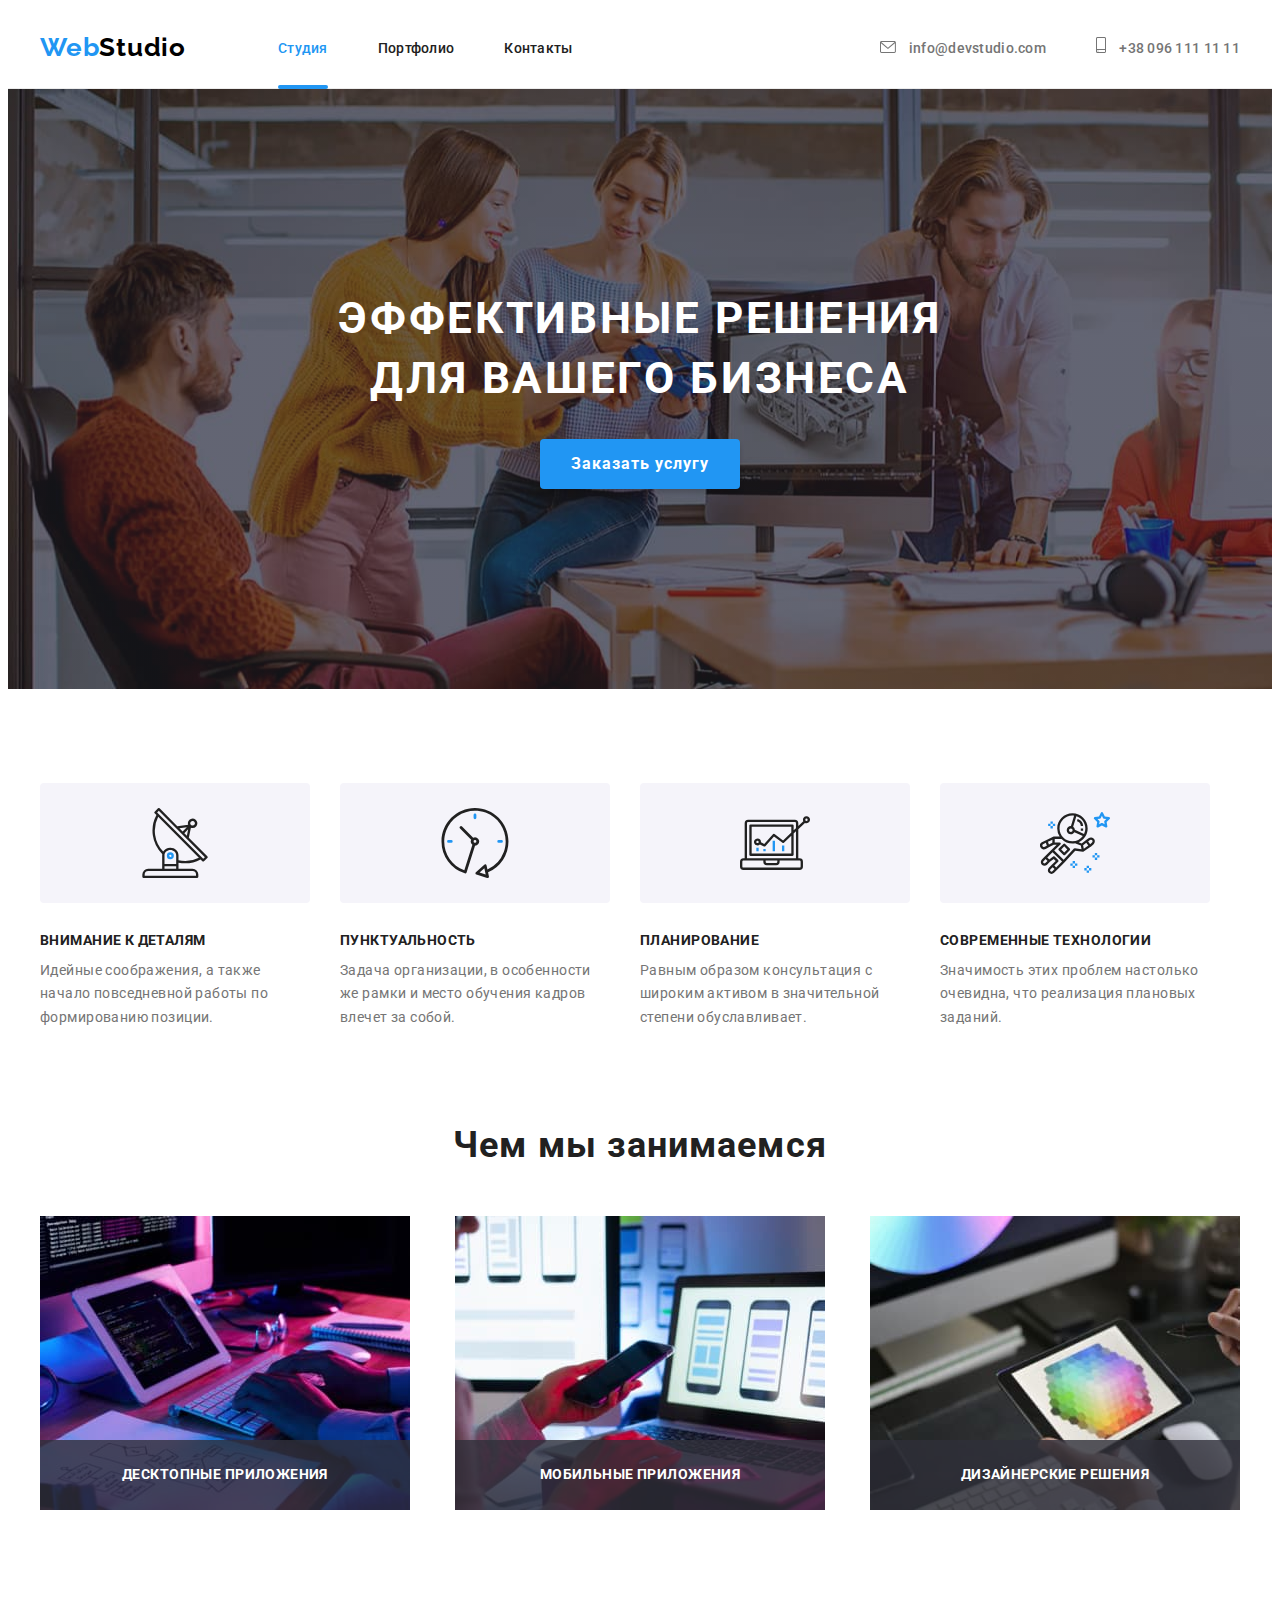
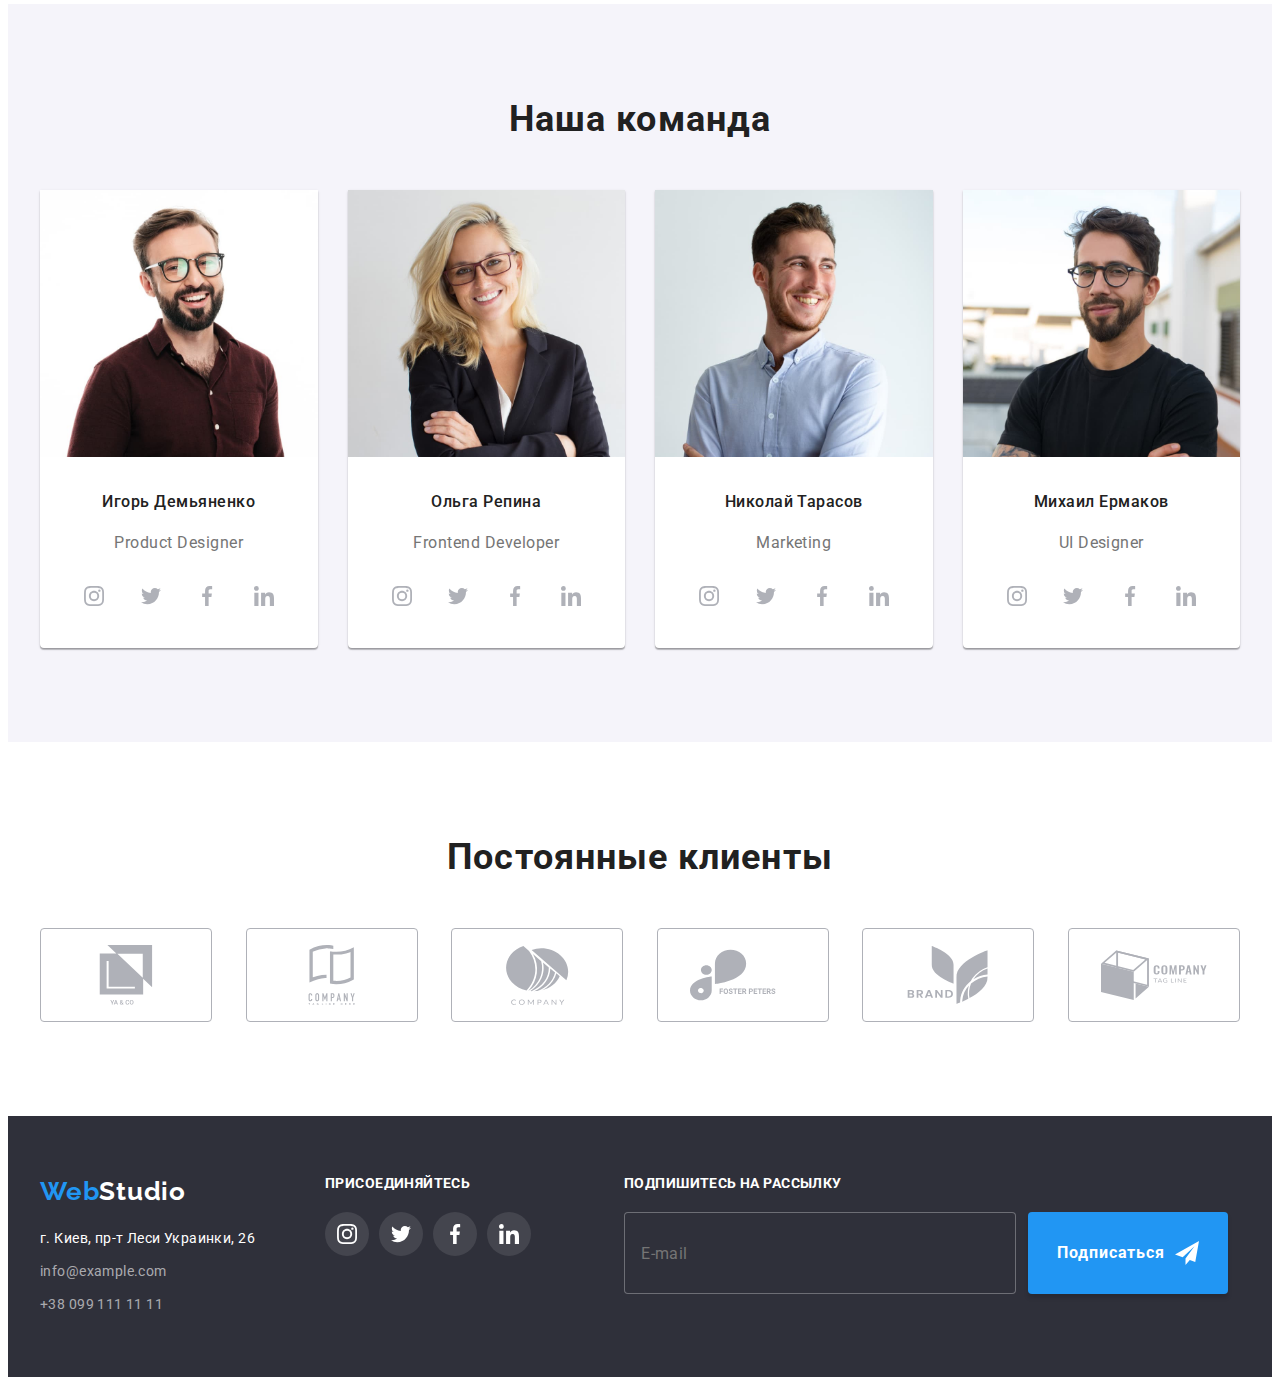
==== commit 65be6a78: "Revert "finish-hw-8"" ====
--- a/index.html
+++ b/index.html
@@ -29,58 +29,35 @@
             ><span class="web-logo">Web</span>Studio
           </a>
 
-          <button
-            type="button"
-            class="menu-button"
-            aria-expanded="false"
-            aria-controls="menu-container"
-            data-menu-button
-          >
-            <svg
-              width="40"
-              height="40"
-              class="menu-button__icons"
-              aria-label="Переключатель мобильного меню"
+          <ul class="nav-list">
+            <li class="nav-list-item">
+              <a class="nav-list-link current" href="./index.html">Студия</a>
+            </li>
+            <li class="nav-list-item">
+              <a class="nav-list-link" href="./portfolio.html">Портфолио</a>
+            </li>
+            <li class="nav-list-item"><a class="nav-list-link" href="">Контакты</a></li>
+          </ul>
+        </nav>
+
+        <ul class="header-mail-tel">
+          <li class="header-mail">
+            <a class="mail-devstudio" href="mailto:info@devstudio.com"
+              ><svg class="header-mail-icon" width="16" height="12">
+                <use href="./imeges/sprite.svg#icon-envelope"></use>
+              </svg>
+              info@devstudio.com</a
             >
-              <use class="icon-menu" href="./imeges/sprite2.svg#icon-menu_40px"></use>
-              <use class="icon-cross" href="./imeges/sprite2.svg#icon-close_40px"></use>
-            </svg>
-          </button>
-
-          <div class="menu-container" id="menu-container" data-menu>
-            <div class="menu-container_nav">
-              <ul class="nav-list">
-                <li class="nav-list-item">
-                  <a class="nav-list-link current" href="./index.html">Студия</a>
-                </li>
-                <li class="nav-list-item">
-                  <a class="nav-list-link" href="./portfolio.html">Портфолио</a>
-                </li>
-                <li class="nav-list-item"><a class="nav-list-link" href="">Контакты</a></li>
-              </ul>
-            </div>
-            <div class="menu-container_contacts">
-              <ul class="header-mail-tel">
-                <li class="header-mail">
-                  <a class="mail-devstudio" href="mailto:info@devstudio.com"
-                    ><svg class="header-mail-icon" width="16" height="12">
-                      <use href="./imeges/sprite.svg#icon-envelope"></use>
-                    </svg>
-                    info@devstudio.com</a
-                  >
-                </li>
-                <li class="header-tel">
-                  <a class="contact-number" href="tel:+380961111111"
-                    ><svg class="header-tel-icon" width="10" height="16">
-                      <use href="./imeges/sprite.svg#icon-smartphone"></use>
-                    </svg>
-                    +38 096 111 11 11</a
-                  >
-                </li>
-              </ul>
-            </div>
-          </div>
-        </nav>
+          </li>
+          <li class="header-tel">
+            <a class="contact-number" href="tel:+380961111111"
+              ><svg class="header-tel-icon" width="10" height="16">
+                <use href="./imeges/sprite.svg#icon-smartphone"></use>
+              </svg>
+              +38 096 111 11 11</a
+            >
+          </li>
+        </ul>
       </div>
     </header>
     <main>
@@ -175,13 +152,7 @@
           <h2 class="team-title">Наша команда</h2>
           <ul class="team-list">
             <li class="team-item">
-              <img
-                srcset="./imeges/1(1).jpg 1x, ./imeges/1@2x.jpg 2x"
-                src="./imeges/1(1).jpg"
-                alt="Игорь Демьяненко"
-                width="270"
-                height="260"
-              />
+              <img src="./imeges/img.jpg" alt="Игорь Демьяненко" width="270" height="260" />
               <div class="workers-content-wrapper">
                 <h3 class="name-member">Игорь Демьяненко</h3>
                 <p class="position">Product Designer</p>
@@ -219,13 +190,7 @@
             </li>
 
             <li class="team-item">
-              <img
-                srcset="./imeges/girl.jpg 1x, ./imeges/girl@2x.jpg 2x"
-                src="./imeges/girl.jpg"
-                alt="Ольга Репина"
-                width="270"
-                height="260"
-              />
+              <img src="./imeges/img-1.jpg" alt="Ольга Репина" width="270" height="260" />
               <div class="workers-content-wrapper">
                 <h3 class="name-member">Ольга Репина</h3>
                 <p class="position">Frontend Developer</p>
@@ -262,13 +227,7 @@
               </div>
             </li>
             <li class="team-item">
-              <img
-                srcset="./imeges/3.jpg 1x, ./imeges/3@2x.jpg 2x"
-                src="./imeges/3.jpg"
-                alt="Николай Тарасов"
-                width="270"
-                height="260"
-              />
+              <img src="./imeges/img-2.jpg" alt="Николай Тарасов" width="270" height="260" />
               <div class="workers-content-wrapper">
                 <h3 class="name-member">Николай Тарасов</h3>
                 <p class="position">Marketing</p>
@@ -305,13 +264,7 @@
               </div>
             </li>
             <li class="team-item">
-              <img
-                srcset="./imeges/4.jpg 1x, ./imeges/4@2x.jpg 2x"
-                src="./imeges/4.jpg"
-                alt="Михаил Ермаков"
-                width="270"
-                height="260"
-              />
+              <img src="./imeges/img-3.jpg" alt="Михаил Ермаков" width="270" height="260" />
               <div class="workers-content-wrapper">
                 <h3 class="name-member">Михаил Ермаков</h3>
                 <p class="position">UI Designer</p>
@@ -476,7 +429,6 @@
         </div>
       </div>
     </footer>
-    <!-- Модалка с бэкдропом  -->
     <div class="backdrop is-hidden" data-modal>
       <div class="modal">
         <form class="form-modal">
--- a/css/main.min.css
+++ b/css/main.min.css
@@ -1,2 +1,2 @@
-.header-mail-tel,.nav-list,.features-list,.work-examples-list,.team-list,.social-list,.client-list,.footer-list,.footer-social-list{list-style:none}.header_logo,.footer_logo,.nav-list-link,.contact-number,.mail-devstudio,.footer-address,.footer-mail,.footer-tel{text-decoration:none}.team-section,.clients-section{padding-top:94px;padding-bottom:94px}body{position:relative;max-width:1600px;font-family:Roboto,sans-serif;color:#212121}h1,h2,h3,h4,p{margin-top:0;margin-bottom:0}ul{margin-top:0;margin-bottom:0;padding-left:0}img{display:block;width:100%;height:auto}.container{padding-left:15px;padding-right:15px;margin-left:auto;margin-right:auto}@media screen and (min-width: 480px){.container{width:480px}}@media screen and (min-width: 768px){.container{width:768px}}@media screen and (min-width: 1200px){.container{width:1200px}}.visually-hidden{position:absolute;width:1px;height:1px;margin:-1px;padding:0;overflow:hidden;border:0;clip:rect(0 0 0 0)}.logo{font-family:Raleway;font-style:normal;font-weight:bold;font-size:26px;line-height:1.19;letter-spacing:0.03em;color:#000000}.header_logo{margin-right:88px}@media screen and (min-width: 1200px){.header_logo{margin-right:92px}}.footer_logo{display:inline-block;margin-bottom:20px;color:#fff}.web-logo{color:#2196f3}.header{position:relative;padding-top:21px;padding-bottom:21px;border-bottom:1px solid #ececec}@media screen and (min-width: 1200px){.header{padding-top:24px;padding-bottom:25px}}.navigation{display:-webkit-box;display:-ms-flexbox;display:flex;-webkit-box-align:center;-ms-flex-align:center;align-items:center;-webkit-box-pack:justify;-ms-flex-pack:justify;justify-content:space-between}@media screen and (min-width: 768px){.nav-list{display:-webkit-box;display:-ms-flexbox;display:flex;-webkit-box-align:center;-ms-flex-align:center;align-items:center;-webkit-box-pack:center;-ms-flex-pack:center;justify-content:center}}.header-mail-tel{display:block}@media screen and (min-width: 1200px){.header-mail-tel{display:-webkit-box;display:-ms-flexbox;display:flex;-webkit-box-align:center;-ms-flex-align:center;align-items:center;-webkit-box-pack:center;-ms-flex-pack:center;justify-content:center}}@media screen and (max-width: 767px){.nav-list-item:not(:last-child){margin-bottom:32px}}@media screen and (min-width: 768px){.nav-list-item:not(:last-child){margin-right:50px}}.nav-list-link{font-family:Roboto,sans-serif;font-size:24px;font-style:normal;font-weight:500;line-height:1.14;letter-spacing:0.02em;color:#212121}@media screen and (min-width: 768px){.nav-list-link{font-size:14px}}.menu-button{display:-webkit-inline-box;display:-ms-inline-flexbox;display:inline-flex;margin:0;padding:0;border:0;background-color:transparent}@media screen and (min-width: 768px){.menu-button{display:none}}.menu-button__icons:hover,.menu-button__icons:focus{fill:#2196f3}.menu-button.is-open .icon-cross{display:block}.menu-button.is-open .icon-menu,.menu-button .icon-cross{display:none}@media screen and (max-width: 767px){.menu-container{display:none;text-align:center;position:absolute;top:100%;left:0;width:100%;padding:48px 40px;background-color:#ffffff;z-index:2}.menu-container.is-open{display:block}}@media screen and (min-width: 768px){.menu-container{width:1200px;display:-webkit-box;display:-ms-flexbox;display:flex;-webkit-box-align:center;-ms-flex-align:center;align-items:center;-webkit-box-pack:justify;-ms-flex-pack:justify;justify-content:space-between}}@media screen and (max-width: 767px){.menu-container_nav{margin-bottom:60px}}.current{padding-bottom:10px;position:relative;color:#2196f3}@media screen and (min-width: 768px){.current{padding-bottom:33px}}.current::after{content:'';position:absolute;left:0;bottom:0;display:block;width:100%;height:4px;border-radius:4px;background-color:#2196f3}.nav-list-link:hover,.nav-list-link:focus{color:#2196f3}@media screen and (max-width: 767px){.header-mail{margin-bottom:32px}}@media screen and (min-width: 768px) and (max-width: 1200px){.header-mail{margin-bottom:10px}}@media screen and (min-width: 1200px){.mail-devstudio{margin-right:50px}}.contact-number,.mail-devstudio{font-family:Roboto,sans-serif;font-style:normal;font-weight:500;font-size:24px;line-height:1.14px;letter-spacing:0.02em;color:#757575}@media screen and (min-width: 768px){.contact-number,.mail-devstudio{font-size:14px}}.mail-devstudio:hover,.mail-devstudio:focus,.contact-number:hover,.contact-number:focus{color:#2196f3}.contact-number:hover .header-tel-icon,.contact-number:focus .header-tel-icon{fill:#2196f3}.header-mail-icon,.header-tel-icon{fill:#757575;margin-right:10px}.mail-devstudio:hover .header-mail-icon,.mail-devstudio:focus .header-mail-icon{fill:#2196f3}.hero-section{display:-webkit-box;display:-ms-flexbox;display:flex;-webkit-box-align:center;-ms-flex-align:center;align-items:center;-webkit-box-pack:center;-ms-flex-pack:center;justify-content:center;max-width:1600px;background-image:-webkit-gradient(linear, left top, left bottom, from(rgba(47,48,58,0.4)), to(rgba(47,48,58,0.4))),url("/imeges/hero-mobale.jpg");background-image:linear-gradient(rgba(47,48,58,0.4), rgba(47,48,58,0.4)),url("/imeges/hero-mobale.jpg");background-color:#2f303a;background-repeat:no-repeat;background-size:cover;padding:118px 0px}@media (-webkit-min-device-pixel-ratio: 2), (min-resolution: 2dppx){.hero-section{background-image:-webkit-gradient(linear, left top, left bottom, from(rgba(47,48,58,0.4)), to(rgba(47,48,58,0.4))),url("/imeges/hero-mobale2x.jpg");background-image:linear-gradient(rgba(47,48,58,0.4), rgba(47,48,58,0.4)),url("/imeges/hero-mobale2x.jpg")}}@media (min-width: 567px){.hero-section{background-image:-webkit-gradient(linear, left top, left bottom, from(rgba(47,48,58,0.4)), to(rgba(47,48,58,0.4))),url("/imeges/hero-tablet.jpg");background-image:linear-gradient(rgba(47,48,58,0.4), rgba(47,48,58,0.4)),url("/imeges/hero-tablet.jpg")}}@media (min-width: 567px) and (-webkit-min-device-pixel-ratio: 2), (min-width: 567px) and (min-resolution: 2dppx){.hero-section{background-image:-webkit-gradient(linear, left top, left bottom, from(rgba(47,48,58,0.4)), to(rgba(47,48,58,0.4))),url("/imeges/hero-tablet2x.jpg");background-image:linear-gradient(rgba(47,48,58,0.4), rgba(47,48,58,0.4)),url("/imeges/hero-tablet2x.jpg")}}@media (min-width: 960px){.hero-section{background-image:-webkit-gradient(linear, left top, left bottom, from(rgba(47,48,58,0.4)), to(rgba(47,48,58,0.4))),url("/imeges/hero-desktop.jpg");background-image:linear-gradient(rgba(47,48,58,0.4), rgba(47,48,58,0.4)),url("/imeges/hero-desktop.jpg")}}@media (min-width: 960px) and (-webkit-min-device-pixel-ratio: 2), (min-width: 960px) and (min-resolution: 2dppx){.hero-section{background-image:-webkit-gradient(linear, left top, left bottom, from(rgba(47,48,58,0.4)), to(rgba(47,48,58,0.4))),url("/imeges/hero-desktop2x.jpg");background-image:linear-gradient(rgba(47,48,58,0.4), rgba(47,48,58,0.4)),url("/imeges/hero-desktop2x.jpg")}}.hero{font-family:var(--primary-font-family);font-style:normal;max-width:360px;font-size:26px;line-height:1.36;text-align:center;letter-spacing:0.06em;text-transform:uppercase;margin-left:auto;margin-right:auto;padding-bottom:30px;color:#fff}@media screen and (min-width: 1200px){.hero-section{padding:200px 0px}.hero{max-width:700px;font-size:44px}}.btn-modal-submit,.footer-button,.btn-order{min-width:200px;min-height:50px;border-color:transparent;font-family:Roboto,sans-serif;font-style:normal;font-weight:bold;font-size:16px;line-height:1.87;display:-webkit-box;display:-ms-flexbox;display:flex;-webkit-box-align:center;-ms-flex-align:center;align-items:center;-webkit-box-pack:center;-ms-flex-pack:center;justify-content:center;letter-spacing:0.06em;background:#2196f3;-webkit-box-shadow:0px 4px 4px rgba(0,0,0,0.15);box-shadow:0px 4px 4px rgba(0,0,0,0.15);border-radius:4px;cursor:pointer;margin-left:auto;margin-right:auto;color:#fff}.btn-modal-submit:focus,.btn-modal-submit:hover,.footer-button:focus,.footer-button:hover,.btn-order:hover,.btn-order:focus{background:#188ce8;-webkit-box-shadow:0px 4px 4px rgba(0,0,0,0.15);box-shadow:0px 4px 4px rgba(0,0,0,0.15);border-radius:4px}.portfolio-btn{font-family:Roboto,sans-serif;font-style:normal;font-weight:500;font-size:16px;line-height:1.6;text-align:center;letter-spacing:0.03em;color:#212121;background:#f5f4fa;border-radius:4px;cursor:pointer}.portfolio-btn:hover,.portfolio-btn:focus{color:#ffffff;background:#2196f3}.backdrop{position:fixed;top:0;left:0;width:100%;height:100%;background-color:rgba(0,0,0,0.2);opacity:1;-webkit-transition:250ms cubic-bezier(0.4, 0, 0.2, 1);transition:250ms cubic-bezier(0.4, 0, 0.2, 1);padding:93px 15px;overflow-y:scroll}.backdrop.is-hidden{opacity:0;pointer-events:none}@media screen and (min-width: 768px){.backdrop.is-hidden .modal{-webkit-transform:translate(-50%, -50%) scale(0.9);transform:translate(-50%, -50%) scale(0.9)}}.modal{position:relative;padding:40px;background-color:#fff;border-radius:4px;-webkit-box-shadow:0px 2px 1px rgba(0,0,0,0.2),0px 1px 1px rgba(0,0,0,0.14);box-shadow:0px 2px 1px rgba(0,0,0,0.2),0px 1px 1px rgba(0,0,0,0.14)}@media screen and (min-width: 480px){.modal{width:450px;height:609px}}@media screen and (max-width: 768px){.modal{margin-left:auto;margin-right:auto}}@media screen and (min-width: 768px){.modal{position:absolute;top:50%;left:50%;-webkit-transform:translate(-50%, -50%) scale(1);transform:translate(-50%, -50%) scale(1);-webkit-transition:250ms cubic-bezier(0.4, 0, 0.2, 1);transition:250ms cubic-bezier(0.4, 0, 0.2, 1)}}@media screen and (min-width: 1200px){.modal{min-width:528px;min-height:581px}}.modal-close{position:absolute;display:-webkit-box;display:-ms-flexbox;display:flex;-webkit-box-align:center;-ms-flex-align:center;align-items:center;-webkit-box-pack:center;-ms-flex-pack:center;justify-content:center;width:30px;height:30px;top:8px;right:8px;padding:0;border:solid 1px rgba(0,0,0,0.1);border-radius:50%;cursor:pointer;background-color:#ffffff}.modal-title{display:block;text-align:center;font-family:Roboto,sans-serif;font-style:normal;font-weight:bold;font-size:20px;line-height:1.17;letter-spacing:0.03em;margin-bottom:12px}.label{display:-webkit-box;display:-ms-flexbox;display:flex;position:relative}.input-name{display:-webkit-box;display:-ms-flexbox;display:flex;margin-bottom:4px;font-family:Roboto,sans-serif;font-style:normal;font-size:12px;line-height:1.16;letter-spacing:0.001em;color:#757575}.textarea-modal{display:-webkit-box;display:-ms-flexbox;display:flex;-webkit-box-orient:vertical;-webkit-box-direction:normal;-ms-flex-direction:column;flex-direction:column;margin-bottom:20px;width:100%;height:120px;outline:none;border-radius:4px;border:solid 1px rgba(33,33,33,0.2);padding:12px 16px}.form-filed input{display:-webkit-box;display:-ms-flexbox;display:flex;-webkit-box-orient:vertical;-webkit-box-direction:normal;-ms-flex-direction:column;flex-direction:column;width:100%;height:40px;outline:none;padding-left:42px;margin-bottom:10px;border-radius:4px;border:solid 1px rgba(33,33,33,0.2)}.input-icon{position:absolute;top:11px;left:12px}.modal-close:hover,.modal-close:focus,.input-modal:focus+.input-icon{fill:#2196f3}.textarea-modal:focus,.input-modal:focus{border-color:#2196f3}.textarea-modal::-webkit-input-placeholder{Font-family:Roboto,sans-serif;Font-style:normal;Font-size:12px;Line-height:14px;Letter-spacing:0.001em;color:rgba(117,117,117,0.5)}.textarea-modal:-ms-input-placeholder{Font-family:Roboto,sans-serif;Font-style:normal;Font-size:12px;Line-height:14px;Letter-spacing:0.001em;color:rgba(117,117,117,0.5)}.textarea-modal::-ms-input-placeholder{Font-family:Roboto,sans-serif;Font-style:normal;Font-size:12px;Line-height:14px;Letter-spacing:0.001em;color:rgba(117,117,117,0.5)}.textarea-modal::placeholder{Font-family:Roboto,sans-serif;Font-style:normal;Font-size:12px;Line-height:14px;Letter-spacing:0.001em;color:rgba(117,117,117,0.5)}.form-filed-argeement{display:-webkit-box;display:-ms-flexbox;display:flex;-webkit-box-align:center;-ms-flex-align:center;align-items:center;-webkit-box-pack:center;-ms-flex-pack:center;justify-content:center;font-family:Roboto,sans-serif;Font-style:normal;Font-size:12px;Line-height:1.71;Letter-spacing:0.03em;color:#757575;margin-bottom:30px}@media screen and (min-width: 1200px){.form-filed-argeement{Font-size:14px}}.modal-agreement-link{padding-left:5px;color:#2196f3}.textarea-modal{resize:none;outline:none}.agreement{display:-webkit-box;display:-ms-flexbox;display:flex;-webkit-box-align:center;-ms-flex-align:center;align-items:center;-webkit-box-pack:center;-ms-flex-pack:center;justify-content:center}.checkbox{-webkit-appearance:none;-moz-appearance:none;appearance:none;position:absolute}.checkbox:checked+.checkbox-icon{background-color:#2196F3;border-color:#2196F3;background-image:url("../imeges/icon-check.svg");background-size:contain;background-origin:border-box;-webkit-box-shadow:0px 4px 4px 0px rgba(0,0,0,0.25);box-shadow:0px 4px 4px 0px rgba(0,0,0,0.25)}.checkbox-icon{margin-right:7px;width:16px;height:15px;border:solid 2px #212121;border-radius:4px}.features-section{padding:60px 0px}@media screen and (min-width: 1200px){.features-section{padding:94px 0px}}.features-item{max-width:450px;margin-bottom:30px}@media screen and (min-width: 768px){.features-item{width:354px;margin-left:30px}}@media screen and (min-width: 1200px){.features-item{width:270px}}.features-wrapper-item{display:-webkit-box;display:-ms-flexbox;display:flex;-webkit-box-align:center;-ms-flex-align:center;align-items:center;-webkit-box-pack:center;-ms-flex-pack:center;justify-content:center;height:120px;margin-bottom:30px;background-color:#f5f4fa;border-radius:4px}.features-list{margin-bottom:-30px}@media screen and (min-width: 768px){.features-list{margin-left:-30px;display:-webkit-box;display:-ms-flexbox;display:flex;-webkit-box-pack:center;-ms-flex-pack:center;justify-content:center;-ms-flex-wrap:wrap;flex-wrap:wrap}}.features-title{text-align:center;font-family:Roboto,sans-serif;font-style:normal;font-weight:bold;font-size:14px;line-height:1.14;letter-spacing:0.03em;text-transform:uppercase;margin-bottom:10px;color:#212121}@media screen and (min-width: 768px){.features-title{text-align:left}}.features-text{font-family:Roboto,sans-serif;font-style:normal;font-weight:normal;font-size:14px;line-height:1.7;letter-spacing:0.03em;color:#757575}@media (max-width: 1199px){.work-examples-section{display:none}}.work-examples-list{-ms-flex-preferred-size:calc((100% - 90px) / 3);flex-basis:calc((100% - 90px) / 3);display:-webkit-box;display:-ms-flexbox;display:flex;-webkit-box-pack:justify;-ms-flex-pack:justify;justify-content:space-between}.work-examples-section{padding-bottom:94px}.work-examples-title{font-family:Roboto,sans-serif;font-style:normal;font-weight:bold;font-size:36px;line-height:1.17;text-align:center;letter-spacing:0.03em;margin-bottom:50px;color:#212121}.work-examples-wrapper{position:relative}.work-examples-text{display:-webkit-box;display:-ms-flexbox;display:flex;-webkit-box-align:center;-ms-flex-align:center;align-items:center;-webkit-box-pack:center;-ms-flex-pack:center;justify-content:center;position:absolute;font-family:Roboto,sans-serif;font-style:normal;font-weight:bold;font-size:14px;line-height:1.14;letter-spacing:0.03em;text-transform:uppercase;bottom:0;width:100%;min-height:70px;color:#fff;background-color:rgba(47,48,58,0.8)}.workers-content-wrapper{padding:30px 32px}.name-member{margin-bottom:10px}.team-list{margin-left:-30px;margin-bottom:-30px}@media screen and (min-width: 768px){.team-list{display:-webkit-box;display:-ms-flexbox;display:flex;-ms-flex-wrap:wrap;flex-wrap:wrap}}.team-item{-ms-flex-preferred-size:calc((100% - 60px) / 2);flex-basis:calc((100% - 60px) / 2);margin-left:30px;margin-bottom:30px;background:#ffffff;-webkit-box-shadow:0px 1px 3px rgba(0,0,0,0.12),0px 1px 1px rgba(0,0,0,0.14),0px 2px 1px rgba(0,0,0,0.2);box-shadow:0px 1px 3px rgba(0,0,0,0.12),0px 1px 1px rgba(0,0,0,0.14),0px 2px 1px rgba(0,0,0,0.2);border-radius:0px 0px 4px 4px}@media screen and (min-width: 1200px){.team-item{-ms-flex-preferred-size:calc((100% - 120px) / 4);flex-basis:calc((100% - 120px) / 4)}}.team-section{background:#f5f4fa}@media screen and (max-width: 1199px){.team-section{padding-top:60px;padding-bottom:60px}}.team-title{font-family:Roboto,sans-serif;font-style:normal;font-weight:bold;font-size:36px;line-height:1.17;text-align:center;letter-spacing:0.03em;margin-bottom:30px;color:#212121}@media screen and (min-width: 1200px){.team-title{margin-bottom:50px}}.name-member{font-family:Roboto,sans-serif;font-style:normal;font-weight:500;font-size:16px;line-height:1.9;text-align:center;letter-spacing:0.03em;color:#212121}.position{font-family:Roboto,sans-serif;font-style:normal;font-weight:normal;font-size:16px;line-height:1.9;margin-bottom:16px;text-align:center;letter-spacing:0.03em;color:#757575}.social-list{display:-webkit-box;display:-ms-flexbox;display:flex;-webkit-box-align:center;-ms-flex-align:center;align-items:center;-webkit-box-pack:center;-ms-flex-pack:center;justify-content:center;margin-right:-10px}.social-list-item{margin-right:10px}.social-list-link{display:-webkit-box;display:-ms-flexbox;display:flex;-webkit-box-align:center;-ms-flex-align:center;align-items:center;-webkit-box-pack:center;-ms-flex-pack:center;justify-content:center;width:44px;height:44px;background-color:#ffffff;border-radius:50%}.social-list-link:hover .social-list-icon,.social-list-link:focus .social-list-icon{fill:#ffffff}.social-list-link:hover,.social-list-link:focus{background-color:#2196f3}.social-list-icon{width:20px;height:20px;fill:#afb1b8}@media screen and (max-width: 1199px){.clients-section{padding-top:60px;padding-bottom:60px}}.clients-title{font-family:Roboto,sans-serif;font-style:normal;font-weight:bold;font-size:36px;line-height:1.17;text-align:center;letter-spacing:0.03em;margin-bottom:50px;color:#212121}.client-list{display:-webkit-box;display:-ms-flexbox;display:flex;-ms-flex-wrap:wrap;flex-wrap:wrap;margin-left:-30px;margin-bottom:-30px}@media screen and (max-width: 479px){.client-list{-webkit-box-pack:center;-ms-flex-pack:center;justify-content:center}}.client-list-link{height:92px;display:-webkit-box;display:-ms-flexbox;display:flex;-webkit-box-align:center;-ms-flex-align:center;align-items:center;-webkit-box-pack:center;-ms-flex-pack:center;justify-content:center;border:1px solid #afb1b8;border-radius:4px;margin-left:30px;margin-bottom:30px}@media screen and (min-width: 480px){.client-list-link{width:210px}}@media screen and (min-width: 768px){.client-list-link{width:226px}}@media screen and (min-width: 1200px){.client-list-link{width:170px}}.client-icon{fill:#afb1b8}.client-list-link:hover,.client-list-link:focus{border-color:#2196f3}.client-list-link:hover .client-icon,.client-list-link:focus .client-icon{fill:#2196f3}.footer{background:#2f303a;padding-top:60px;padding-bottom:60px}@media screen and (min-width: 768px){.footer-content-wrapper{display:-webkit-box;display:-ms-flexbox;display:flex;-ms-flex-wrap:wrap;flex-wrap:wrap;-webkit-box-pack:center;-ms-flex-pack:center;justify-content:center}}.footer-text{text-align:center}@media screen and (min-width: 767px) and (max-width: 1199px){.footer-text{margin-right:165px}}@media screen and (max-width: 1199px){.footer-text{margin-bottom:60px}}.footer-item:not(:last-child){margin-bottom:9px}.footer-address{font-family:Roboto,sans-serif;font-style:normal;font-weight:normal;font-size:14px;line-height:1.7;letter-spacing:0.03em;color:#fff}.footer-mail,.footer-tel{font-family:Roboto,sans-serif;font-style:normal;font-weight:normal;font-size:14px;line-height:1.7;letter-spacing:0.03em;color:rgba(255,255,255,0.6)}.footer-address:hover,.footer-address:focus,.footer-mail:hover,.footer-mail:focus,.footer-tel:hover,.footer-tel:focus{color:#2196f3}.footer-list-title{margin-bottom:20px;font-family:Roboto,sans-serif;font-style:normal;font-weight:bold;font-size:14px;line-height:1.14;letter-spacing:0.03em;text-transform:uppercase;color:#fff}@media screen and (max-width: 1199px){.footer-list-title{text-align:center}}.footer-social-item:not(:last-child){margin-right:10px}@media screen and (max-width: 1199px){.footer-social{margin-bottom:60px}}@media screen and (min-width: 1200px){.footer-social{margin-left:70px}}.footer-social-list{display:-webkit-box;display:-ms-flexbox;display:flex}@media screen and (max-width: 1199px){.footer-social-list{-webkit-box-pack:center;-ms-flex-pack:center;justify-content:center}}.footer-social-link{display:-webkit-box;display:-ms-flexbox;display:flex;-webkit-box-align:center;-ms-flex-align:center;align-items:center;-webkit-box-pack:center;-ms-flex-pack:center;justify-content:center;width:44px;height:44px;background-color:rgba(255,255,255,0.1);border-radius:50%;color:#ffffff}.footer-social-icon{fill:#ffffff}.footer-social-link:hover,.footer-social-link:focus{background-color:#2196f3}.footer-social-link:hover .footer-social-icon,.footer-social-link:focus .footer-social-icon{fill:#ffffff}@media screen and (min-width: 1200px){.wrapper-footer-form{margin-left:93px}}.input-footer{max-width:450px;height:50px;padding:15px 16px;font-family:Roboto,sans-serif;font-style:normal;font-weight:normal;font-size:16px;line-height:1.9;letter-spacing:0.03em;color:rgba(255,255,255,0.6);border:solid 1px rgba(255,255,255,0.3);border-radius:4px;background:#2f303a}@media screen and (min-width: 480px){.input-footer{width:450px}}@media screen and (max-width: 1199px){.input-footer{margin-bottom:20px}}@media screen and (min-width: 1200px){.input-footer{width:358px;margin-right:12px}}.footer-button-icon{fill:#ffffff;margin-left:10px}@media screen and (max-width: 479px){.form-footer{text-align:center}}@media screen and (min-width: 1200px){.form-footer{display:-webkit-box;display:-ms-flexbox;display:flex}}
+.header-mail-tel,.nav-list,.features-list,.work-examples-list,.team-list,.social-list,.client-list,.footer-list,.footer-social-list{list-style:none}.header_logo,.footer_logo,.nav-list-link,.mail-devstudio,.contact-number,.footer-address,.footer-mail,.footer-tel{text-decoration:none}.hero-section,.features-section,.team-section,.clients-section{padding-top:94px;padding-bottom:94px}body{position:relative;max-width:1600px;font-family:Roboto,sans-serif;color:#212121}h1,h2,h3,h4,p{margin-top:0;margin-bottom:0}ul{margin-top:0;margin-bottom:0;padding-left:0}img{display:block;width:100%;height:auto}.container{width:1200px;padding-left:15px;padding-right:15px;margin-left:auto;margin-right:auto}.visually-hidden{position:absolute;width:1px;height:1px;margin:-1px;padding:0;overflow:hidden;border:0;clip:rect(0 0 0 0)}.logo{font-family:Raleway;font-style:normal;font-weight:bold;font-size:26px;line-height:1.19;letter-spacing:0.03em;color:#000000}.header_logo{margin-right:92px}.footer_logo{display:inline-block;margin-bottom:20px;color:#fff}.web-logo{color:#2196f3}.header{padding-top:24px;padding-bottom:25px;border-bottom:1px solid #ececec}.header-container{display:-webkit-box;display:-ms-flexbox;display:flex;-webkit-box-align:center;-ms-flex-align:center;align-items:center;-webkit-box-pack:justify;-ms-flex-pack:justify;justify-content:space-between}.navigation{display:-webkit-box;display:-ms-flexbox;display:flex;-webkit-box-align:center;-ms-flex-align:center;align-items:center;-webkit-box-pack:center;-ms-flex-pack:center;justify-content:center}.header-mail-tel,.nav-list{display:-webkit-box;display:-ms-flexbox;display:flex;-webkit-box-align:center;-ms-flex-align:center;align-items:center;-webkit-box-pack:center;-ms-flex-pack:center;justify-content:center}.nav-list-item:not(:last-child){margin-right:50px}.nav-list-link{font-family:Roboto,sans-serif;font-style:normal;font-weight:500;font-size:14px;line-height:1.14;letter-spacing:0.02em;color:#212121}.current{padding-bottom:33px;position:relative;color:#2196f3}.current::after{content:'';position:absolute;left:0;bottom:0;display:block;width:100%;height:4px;border-radius:4px;background-color:#2196f3}.nav-list-link:hover,.nav-list-link:focus{color:#2196f3}.mail-devstudio{font-family:Roboto,sans-serif;font-style:normal;font-weight:500;font-size:14px;line-height:1.14px;letter-spacing:0.02em;margin-right:50px;color:#757575}.contact-number{font-family:Roboto,sans-serif;font-style:normal;font-weight:500;font-size:14px;line-height:1.14;letter-spacing:0.02em;color:#757575}.mail-devstudio:hover,.mail-devstudio:focus,.contact-number:hover,.contact-number:focus{color:#2196f3}.contact-number:hover .header-tel-icon,.contact-number:focus .header-tel-icon{fill:#2196f3}.header-mail-icon,.header-tel-icon{fill:#757575;margin-right:10px}.mail-devstudio:hover .header-mail-icon,.mail-devstudio:focus .header-mail-icon{fill:#2196f3}.btn-modal-submit,.footer-button,.btn-order{min-width:200px;min-height:50px;border-color:transparent;font-family:Roboto,sans-serif;font-style:normal;font-weight:bold;font-size:16px;line-height:1.87;display:-webkit-box;display:-ms-flexbox;display:flex;-webkit-box-align:center;-ms-flex-align:center;align-items:center;-webkit-box-pack:center;-ms-flex-pack:center;justify-content:center;letter-spacing:0.06em;background:#2196f3;-webkit-box-shadow:0px 4px 4px rgba(0,0,0,0.15);box-shadow:0px 4px 4px rgba(0,0,0,0.15);border-radius:4px;cursor:pointer;margin-left:auto;margin-right:auto;color:#fff}.btn-modal-submit:focus,.btn-modal-submit:hover,.footer-button:focus,.footer-button:hover,.btn-order:hover,.btn-order:focus{background:#188ce8;-webkit-box-shadow:0px 4px 4px rgba(0,0,0,0.15);box-shadow:0px 4px 4px rgba(0,0,0,0.15);border-radius:4px}.portfolio-btn{font-family:Roboto,sans-serif;font-style:normal;font-weight:500;font-size:16px;line-height:1.6;text-align:center;letter-spacing:0.03em;color:#212121;background:#f5f4fa;border-radius:4px;cursor:pointer}.portfolio-btn:hover,.portfolio-btn:focus{color:#ffffff;background:#2196f3}.hero{font-family:var(--primary-font-family);font-style:normal;max-width:700px;font-size:44px;line-height:1.36;text-align:center;letter-spacing:0.06em;text-transform:uppercase;margin-left:auto;margin-right:auto;padding-bottom:30px;color:#fff}.hero-section{background-image:-webkit-gradient(linear, left top, left bottom, from(rgba(47,48,58,0.4)), to(rgba(47,48,58,0.4))),url("../imeges/fon-hero.jpg");background-image:linear-gradient(rgba(47,48,58,0.4), rgba(47,48,58,0.4)),url("../imeges/fon-hero.jpg");background-color:#2f303a;background-repeat:no-repeat;background-size:cover;padding:200px 0px}.backdrop{position:fixed;top:0;left:0;width:100%;height:100%;background-color:rgba(0,0,0,0.2);opacity:1;-webkit-transition:250ms cubic-bezier(0.4, 0, 0.2, 1);transition:250ms cubic-bezier(0.4, 0, 0.2, 1)}.backdrop.is-hidden{opacity:0;pointer-events:none}.backdrop.is-hidden .modal{-webkit-transform:translate(-50%, -50%) scale(0.9);transform:translate(-50%, -50%) scale(0.9)}.modal{position:absolute;top:50%;left:50%;min-width:528px;min-height:581px;padding:40px;background-color:#fff;-webkit-transform:translate(-50%, -50%) scale(1);transform:translate(-50%, -50%) scale(1);-webkit-transition:250ms cubic-bezier(0.4, 0, 0.2, 1);transition:250ms cubic-bezier(0.4, 0, 0.2, 1);border-radius:4px;-webkit-box-shadow:0px 2px 1px rgba(0,0,0,0.2),0px 1px 1px rgba(0,0,0,0.14);box-shadow:0px 2px 1px rgba(0,0,0,0.2),0px 1px 1px rgba(0,0,0,0.14)}.modal-close{position:absolute;display:-webkit-box;display:-ms-flexbox;display:flex;-webkit-box-align:center;-ms-flex-align:center;align-items:center;-webkit-box-pack:center;-ms-flex-pack:center;justify-content:center;width:30px;height:30px;top:8px;right:8px;padding:0;border:solid 1px rgba(0,0,0,0.1);border-radius:50%;cursor:pointer;background-color:#ffffff}.modal-title{display:block;text-align:center;font-family:Roboto,sans-serif;font-style:normal;font-weight:bold;font-size:20px;line-height:1.17;letter-spacing:0.03em;margin-bottom:12px}.label{display:-webkit-box;display:-ms-flexbox;display:flex;position:relative}.input-name{display:-webkit-box;display:-ms-flexbox;display:flex;margin-bottom:4px;font-family:Roboto,sans-serif;font-style:normal;font-size:12px;line-height:1.16;letter-spacing:0.001em;color:#757575}.textarea-modal{display:-webkit-box;display:-ms-flexbox;display:flex;-webkit-box-orient:vertical;-webkit-box-direction:normal;-ms-flex-direction:column;flex-direction:column;margin-bottom:20px;width:100%;height:120px;outline:none;border-radius:4px;border:solid 1px rgba(33,33,33,0.2);padding:12px 16px}.form-filed input{display:-webkit-box;display:-ms-flexbox;display:flex;-webkit-box-orient:vertical;-webkit-box-direction:normal;-ms-flex-direction:column;flex-direction:column;width:100%;height:40px;outline:none;padding-left:42px;margin-bottom:10px;border-radius:4px;border:solid 1px rgba(33,33,33,0.2)}.input-icon{position:absolute;top:11px;left:12px}.modal-close:hover,.modal-close:focus,.input-modal:focus+.input-icon{fill:#2196f3}.textarea-modal:focus,.input-modal:focus{border-color:#2196f3}.textarea-modal::-webkit-input-placeholder{Font-family:Roboto,sans-serif;Font-style:normal;Font-size:12px;Line-height:14px;Letter-spacing:0.001em;color:rgba(117,117,117,0.5)}.textarea-modal:-ms-input-placeholder{Font-family:Roboto,sans-serif;Font-style:normal;Font-size:12px;Line-height:14px;Letter-spacing:0.001em;color:rgba(117,117,117,0.5)}.textarea-modal::-ms-input-placeholder{Font-family:Roboto,sans-serif;Font-style:normal;Font-size:12px;Line-height:14px;Letter-spacing:0.001em;color:rgba(117,117,117,0.5)}.textarea-modal::placeholder{Font-family:Roboto,sans-serif;Font-style:normal;Font-size:12px;Line-height:14px;Letter-spacing:0.001em;color:rgba(117,117,117,0.5)}.form-filed-argeement{display:-webkit-box;display:-ms-flexbox;display:flex;-webkit-box-align:center;-ms-flex-align:center;align-items:center;-webkit-box-pack:center;-ms-flex-pack:center;justify-content:center;font-family:Roboto,sans-serif;Font-style:normal;Font-size:14px;Line-height:24px;Letter-spacing:0.03em;color:#757575;margin-bottom:30px}.modal-agreement-link{padding-left:5px;color:#2196f3}.textarea-modal{resize:none;outline:none}.agreement{display:-webkit-box;display:-ms-flexbox;display:flex;-webkit-box-align:center;-ms-flex-align:center;align-items:center;-webkit-box-pack:center;-ms-flex-pack:center;justify-content:center}.checkbox{-webkit-appearance:none;-moz-appearance:none;appearance:none;position:absolute}.checkbox:checked+.checkbox-icon{background-color:#2196F3;border-color:#2196F3;background-image:url("../imeges/icon-check.svg");background-size:contain;background-origin:border-box;-webkit-box-shadow:0px 4px 4px 0px rgba(0,0,0,0.25);box-shadow:0px 4px 4px 0px rgba(0,0,0,0.25)}.checkbox-icon{margin-right:7px;width:16px;height:15px;border:solid 2px #212121;border-radius:4px}.features-wrapper-item{display:-webkit-box;display:-ms-flexbox;display:flex;-webkit-box-align:center;-ms-flex-align:center;align-items:center;-webkit-box-pack:center;-ms-flex-pack:center;justify-content:center;width:270px;height:120px;margin-bottom:30px;background-color:#f5f4fa;border-radius:4px}.features-list{display:-webkit-box;display:-ms-flexbox;display:flex;margin-left:-30px;margin-top:-30px}.features-item{margin-left:30px;margin-top:30px}.features-title{font-family:Roboto,sans-serif;font-style:normal;font-weight:bold;font-size:14px;line-height:1.14;letter-spacing:0.03em;text-transform:uppercase;margin-bottom:10px;color:#212121}.features-text{width:270px;font-family:Roboto,sans-serif;font-style:normal;font-weight:normal;font-size:14px;line-height:1.7;letter-spacing:0.03em;color:#757575}.work-examples-list{-ms-flex-preferred-size:calc((100% - 90px) / 3);flex-basis:calc((100% - 90px) / 3);display:-webkit-box;display:-ms-flexbox;display:flex;-webkit-box-pack:justify;-ms-flex-pack:justify;justify-content:space-between}.work-examples-section{padding-bottom:94px}.work-examples-title{font-family:Roboto,sans-serif;font-style:normal;font-weight:bold;font-size:36px;line-height:1.17;text-align:center;letter-spacing:0.03em;margin-bottom:50px;color:#212121}.work-examples-wrapper{position:relative}.work-examples-text{display:-webkit-box;display:-ms-flexbox;display:flex;-webkit-box-align:center;-ms-flex-align:center;align-items:center;-webkit-box-pack:center;-ms-flex-pack:center;justify-content:center;position:absolute;font-family:Roboto,sans-serif;font-style:normal;font-weight:bold;font-size:14px;line-height:1.14;letter-spacing:0.03em;text-transform:uppercase;bottom:0;width:100%;min-height:70px;color:#fff;background-color:rgba(47,48,58,0.8)}.workers-content-wrapper{padding:30px 32px}.name-member{margin-bottom:10px}.team-list{display:-webkit-box;display:-ms-flexbox;display:flex;margin-left:-30px;margin-top:-30px}.team-item{-ms-flex-preferred-size:calc((100% - 120px) / 4);flex-basis:calc((100% - 120px) / 4);margin-left:30px;margin-top:30px;background:#ffffff;-webkit-box-shadow:0px 1px 3px rgba(0,0,0,0.12),0px 1px 1px rgba(0,0,0,0.14),0px 2px 1px rgba(0,0,0,0.2);box-shadow:0px 1px 3px rgba(0,0,0,0.12),0px 1px 1px rgba(0,0,0,0.14),0px 2px 1px rgba(0,0,0,0.2);border-radius:0px 0px 4px 4px}.team-section{background:#f5f4fa}.team-title{font-family:Roboto,sans-serif;font-style:normal;font-weight:bold;font-size:36px;line-height:1.17;text-align:center;letter-spacing:0.03em;margin-bottom:50px;color:#212121}.name-member{font-family:Roboto,sans-serif;font-style:normal;font-weight:500;font-size:16px;line-height:1.9;text-align:center;letter-spacing:0.03em;color:#212121}.position{font-family:Roboto,sans-serif;font-style:normal;font-weight:normal;font-size:16px;line-height:1.9;margin-bottom:16px;text-align:center;letter-spacing:0.03em;color:#757575}.social-list{display:-webkit-box;display:-ms-flexbox;display:flex;-webkit-box-pack:justify;-ms-flex-pack:justify;justify-content:space-between}.social-list-link{display:-webkit-box;display:-ms-flexbox;display:flex;-webkit-box-align:center;-ms-flex-align:center;align-items:center;-webkit-box-pack:center;-ms-flex-pack:center;justify-content:center;width:44px;height:44px;background-color:#ffffff;border-radius:50%}.social-list-link:hover .social-list-icon,.social-list-link:focus .social-list-icon{fill:#ffffff}.social-list-link:hover,.social-list-link:focus{background-color:#2196f3}.social-list-icon{width:20px;height:20px;fill:#afb1b8}.clients-title{font-family:Roboto,sans-serif;font-style:normal;font-weight:bold;font-size:36px;line-height:1.17;text-align:center;letter-spacing:0.03em;margin-bottom:50px;color:#212121}.client-list{display:-webkit-box;display:-ms-flexbox;display:flex;-webkit-box-pack:justify;-ms-flex-pack:justify;justify-content:space-between}.client-list-link{display:-webkit-box;display:-ms-flexbox;display:flex;padding:16px 32px;-webkit-box-align:center;-ms-flex-align:center;align-items:center;-webkit-box-pack:center;-ms-flex-pack:center;justify-content:center;border:1px solid #afb1b8;border-radius:4px}.client-icon{fill:#afb1b8}.client-list-link:hover,.client-list-link:focus{border-color:#2196f3}.client-list-link:hover .client-icon,.client-list-link:focus .client-icon{fill:#2196f3}.footer{background:#2f303a;padding-top:60px;padding-bottom:60px}.footer-content-wrapper{display:-webkit-box;display:-ms-flexbox;display:flex}.footer-item:not(:last-child){margin-bottom:9px}.footer-address{font-family:Roboto,sans-serif;font-style:normal;font-weight:normal;font-size:14px;line-height:1.7;letter-spacing:0.03em;color:#fff}.footer-mail,.footer-tel{font-family:Roboto,sans-serif;font-style:normal;font-weight:normal;font-size:14px;line-height:1.7;letter-spacing:0.03em;color:rgba(255,255,255,0.6)}.footer-address:hover,.footer-address:focus,.footer-mail:hover,.footer-mail:focus,.footer-tel:hover,.footer-tel:focus{color:#2196f3}.footer-list-title{margin-bottom:20px;font-family:Roboto,sans-serif;font-style:normal;font-weight:bold;font-size:14px;line-height:1.14;letter-spacing:0.03em;text-transform:uppercase;color:#fff}.footer-social-item:not(:last-child){margin-right:10px}.footer-social{margin-left:70px}.footer-social-list{display:-webkit-box;display:-ms-flexbox;display:flex}.footer-social-link{display:-webkit-box;display:-ms-flexbox;display:flex;-webkit-box-align:center;-ms-flex-align:center;align-items:center;-webkit-box-pack:center;-ms-flex-pack:center;justify-content:center;width:44px;height:44px;background-color:rgba(255,255,255,0.1);border-radius:50%;color:#ffffff}.footer-social-icon{fill:#ffffff}.footer-social-link:hover,.footer-social-link:focus{background-color:#2196f3}.footer-social-link:hover .footer-social-icon,.footer-social-link:focus .footer-social-icon{fill:#ffffff}.wrapper-footer-form{margin-left:93px}.input-footer{margin-right:12px;width:358px;height:50px;padding:15px 16px;font-family:Roboto,sans-serif;font-style:normal;font-weight:normal;font-size:16px;line-height:1.9;letter-spacing:0.03em;color:rgba(255,255,255,0.6);border:solid 1px rgba(255,255,255,0.3);border-radius:4px;background:#2f303a}.footer-button-icon{fill:#ffffff;margin-left:10px}.form-footer{display:-webkit-box;display:-ms-flexbox;display:flex}
 /*# sourceMappingURL=main.min.css.map */